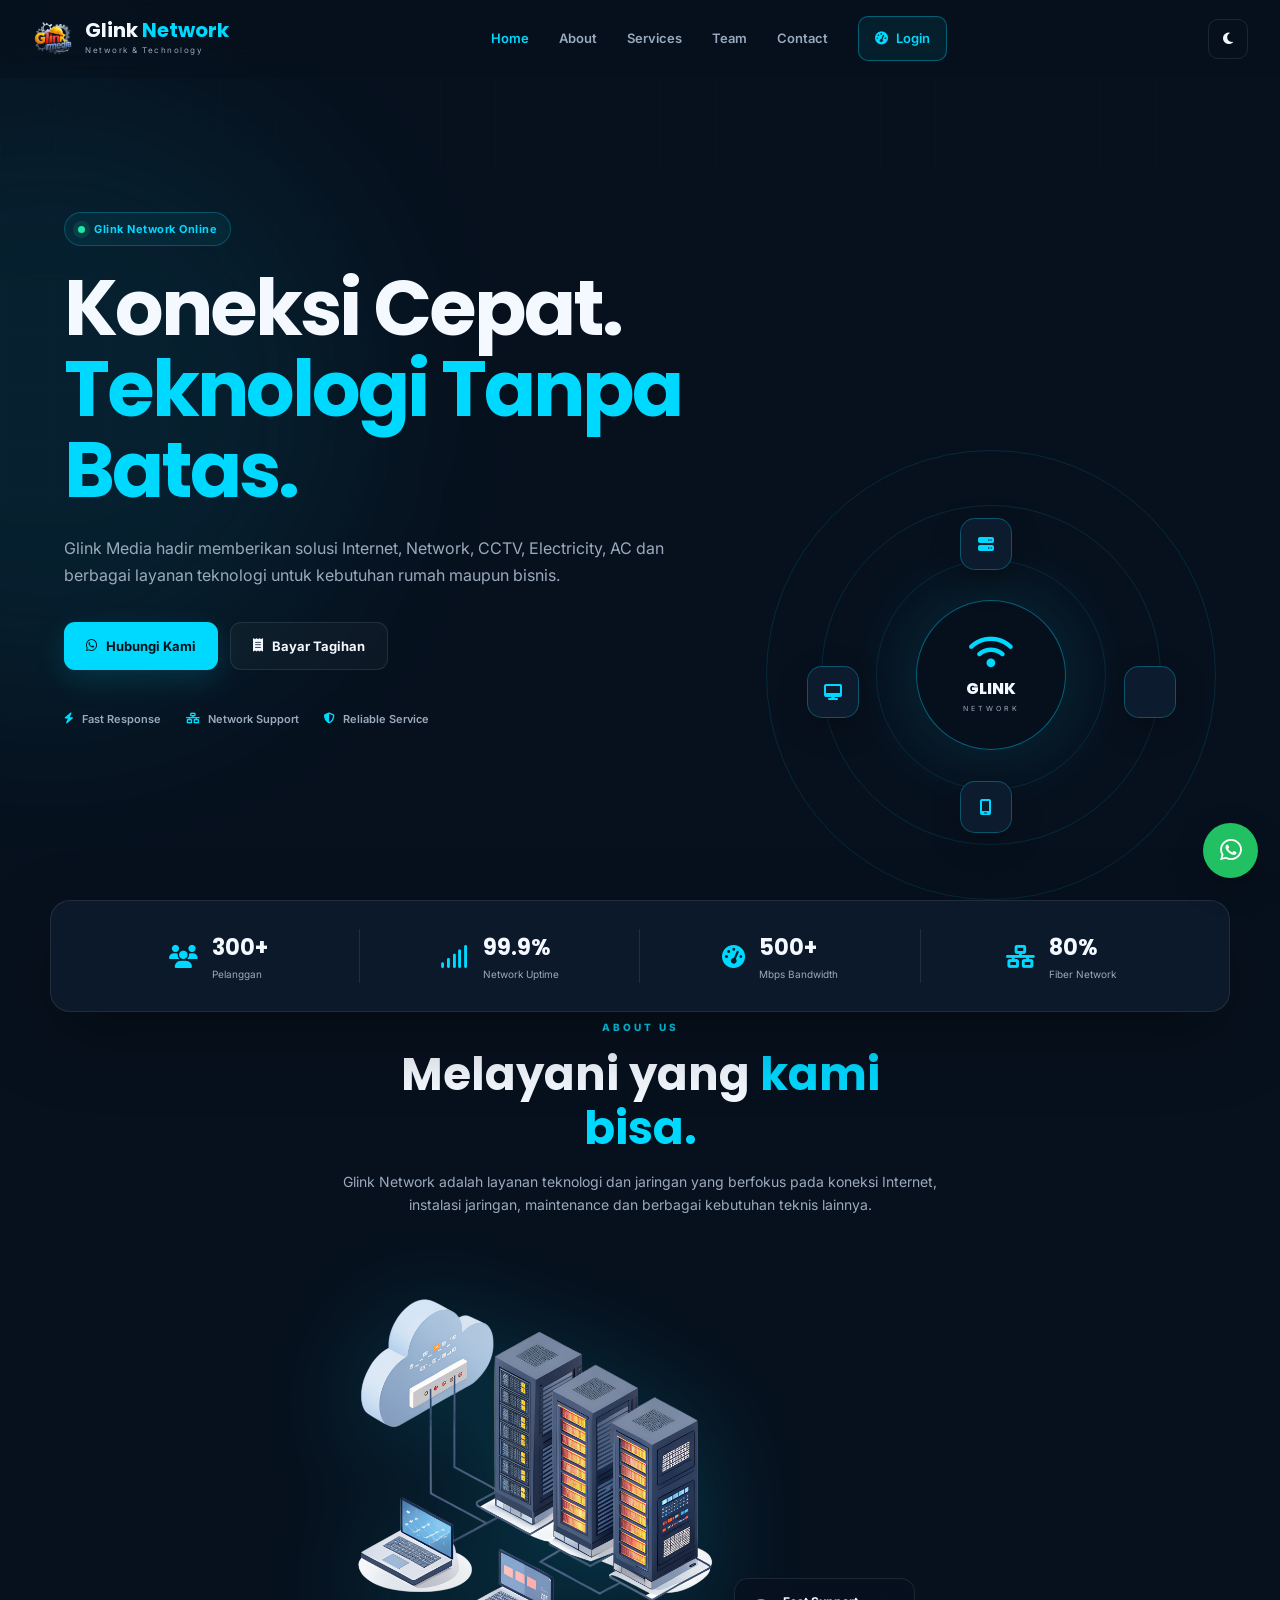
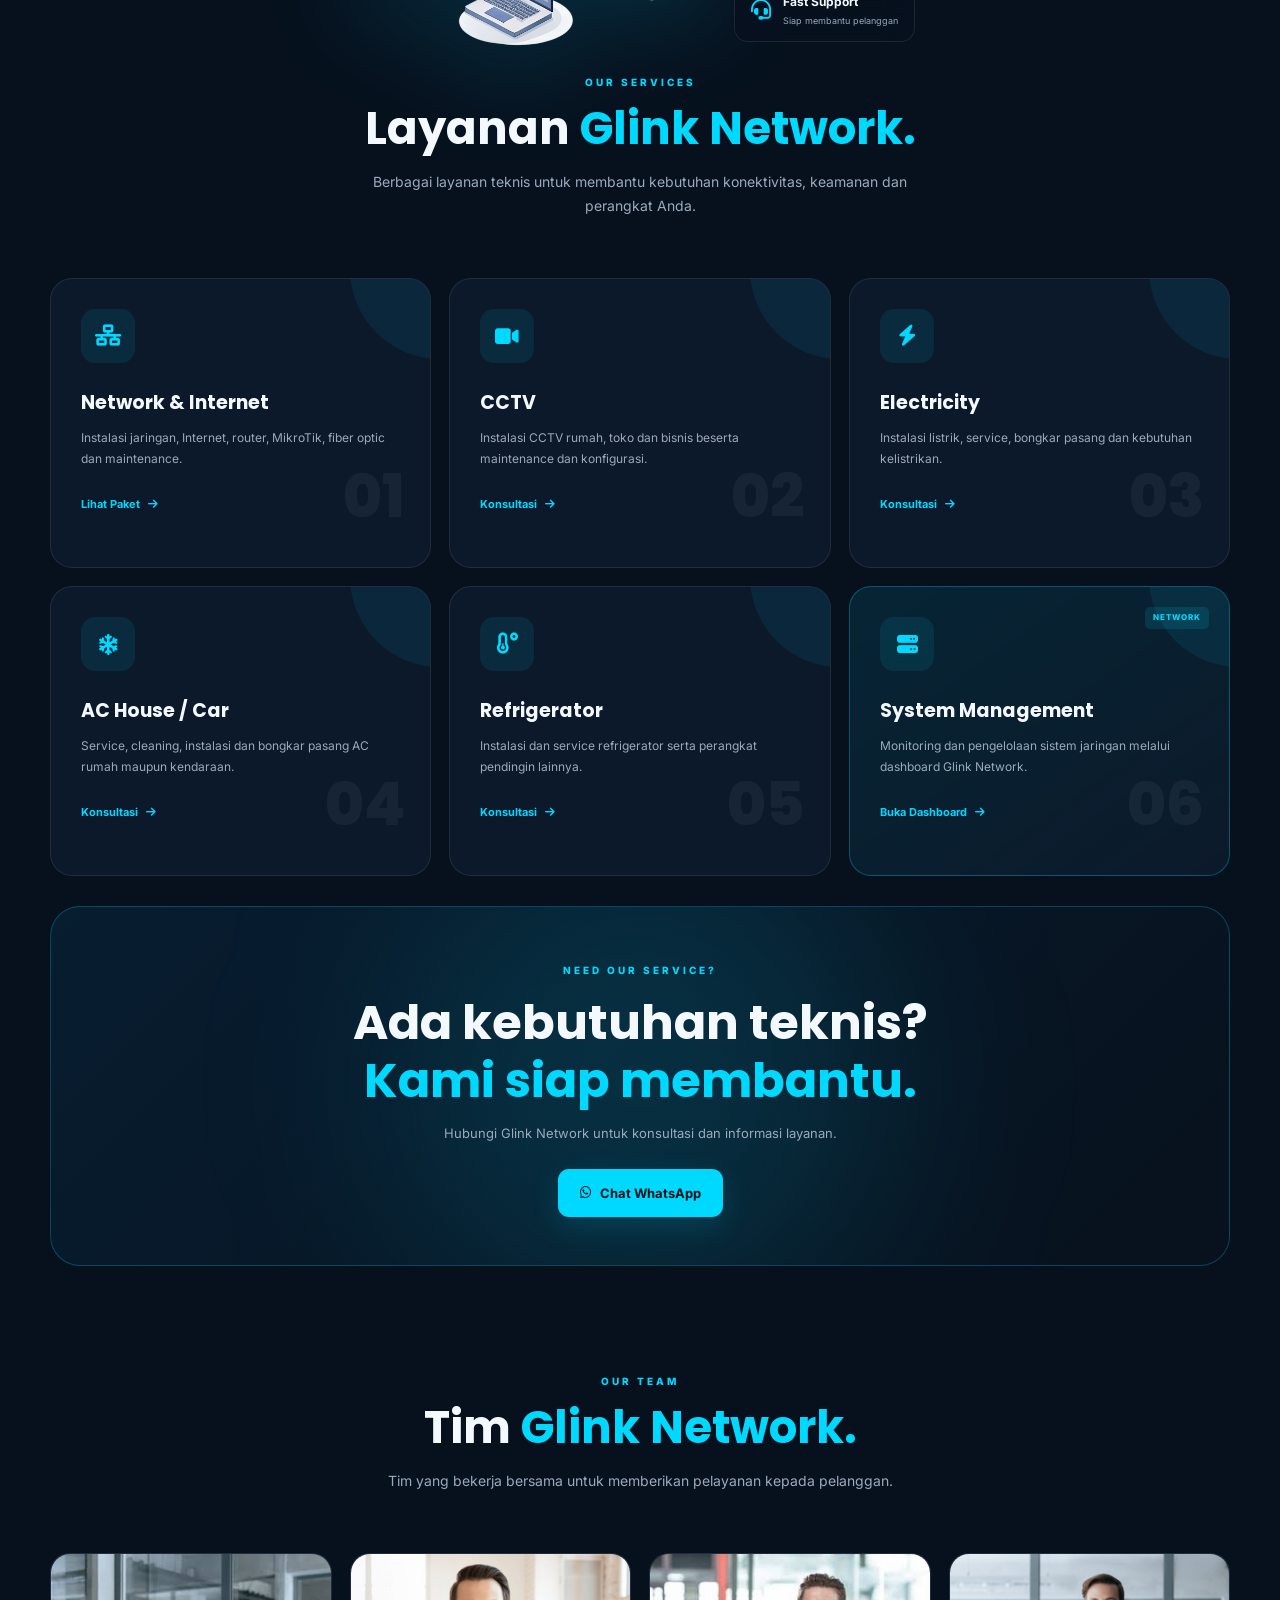
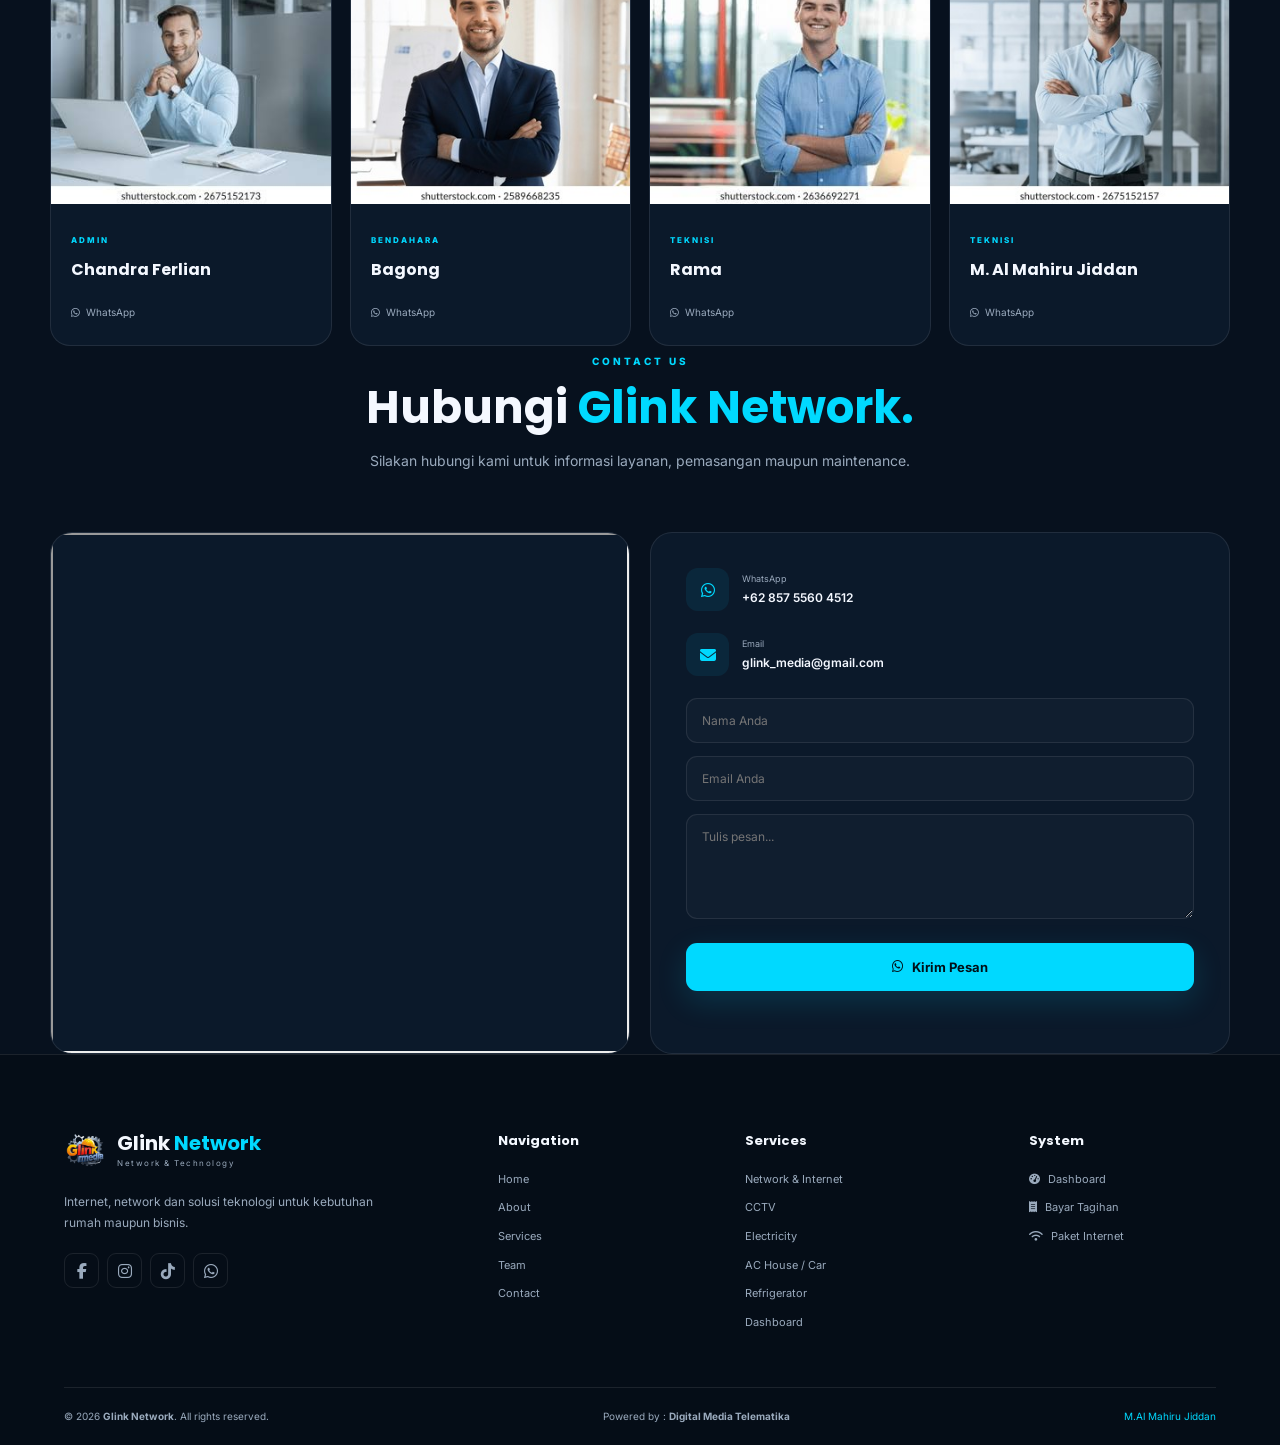
==== index.html @ 23036aac "update index.html" ====
<!doctype html>
<html lang="id">
    <head>
        <meta charset="UTF-8" />
        <meta name="viewport" content="width=device-width, initial-scale=1.0" />
        <meta name="theme-color" content="#07111e" />
        <meta
            name="description"
            content="Glink Media - Internet, Network, CCTV, AC, Electricity dan berbagai layanan teknisi."
        />
        <meta name="author" content="Glink Media" />
        <title>Glink Network | Network Solutions</title>
        <link rel="icon" href="assets/img/favicon.ico" />
        <link rel="stylesheet" href="assets/css/style.css" />
        <!-- Google Font -->
        <link rel="preconnect" href="https://fonts.googleapis.com" />
        <link rel="preconnect" href="https://fonts.gstatic.com" crossorigin />
        <link
            href="https://fonts.googleapis.com/css2?family=Inter:wght@400;500;600;700;800&family=Poppins:wght@500;600;700;800&display=swap"
            rel="stylesheet"
        />
        <!-- Icons -->
        <link
            rel="stylesheet"
            href="https://cdnjs.cloudflare.com/ajax/libs/font-awesome/6.5.2/css/all.min.css"
        />
        <!-- AOS -->
        <link
            rel="stylesheet"
            href="https://unpkg.com/aos@2.3.1/dist/aos.css"
        />
    </head>
    <body>
        <!-- ================= PRELOADER ================= -->
        <div id="preloader">
            <div class="loader">
                <div class="loader-logo">G</div>
                <span>GLINK NETWORK</span>
            </div>
        </div>
        <!-- ================= NAVBAR ================= -->
        <header class="navbar" id="navbar">
            <a href="#home" class="brand">
                <img src="assets/img/favicon.ico" alt="Glink Media" />
                <div>
                    <strong>Glink<span> Network</span></strong>
                    <small>Network & Technology</small>
                </div>
            </a>
            <nav class="nav-menu" id="nav-menu">
                <a href="#home" class="active">Home</a>
                <a href="#about">About</a>
                <a href="#services">Services</a>
                <a href="#team">Team</a>
                <a href="#contact">Contact</a>
                <a href="login.html" class="nav-dashboard">
                    <i class="fa-solid fa-gauge-high"></i>
                    Login
                </a>
            </nav>
            <div class="nav-actions">
                <button
                    class="theme-btn"
                    id="theme-toggle"
                    aria-label="Ganti tema"
                >
                    <i class="fa-solid fa-moon"></i>
                </button>
                <button class="menu-btn" id="menu-toggle" aria-label="Menu">
                    <i class="fa-solid fa-bars"></i>
                </button>
            </div>
        </header>
        <!-- ================= HERO ================= -->
        <section class="hero" id="home">
            <div class="hero-grid"></div>
            <div class="hero-content">
                <div class="hero-badge" data-aos="fade-up">
                    <span class="pulse"></span>
                    Glink Network Online
                </div>
                <h1 data-aos="fade-up" data-aos-delay="100">
                    Koneksi Cepat.
                    <br />
                    <span>Teknologi Tanpa Batas.</span>
                </h1>
                <p data-aos="fade-up" data-aos-delay="200">
                    Glink Media hadir memberikan solusi Internet, Network, CCTV,
                    Electricity, AC dan berbagai layanan teknologi untuk
                    kebutuhan rumah maupun bisnis.
                </p>
                <div
                    class="hero-buttons"
                    data-aos="fade-up"
                    data-aos-delay="300"
                >
                    <a href="#contact" class="btn btn-primary">
                        <i class="fa-brands fa-whatsapp"></i>
                        Hubungi Kami
                    </a>
                    <a href="public/tagihan.html" class="btn btn-outline">
                        <i class="fa-solid fa-receipt"></i>
                        Bayar Tagihan
                    </a>
                </div>
                <div class="hero-info" data-aos="fade-up" data-aos-delay="400">
                    <div>
                        <i class="fa-solid fa-bolt"></i>
                        <span>Fast Response</span>
                    </div>
                    <div>
                        <i class="fa-solid fa-network-wired"></i>
                        <span>Network Support</span>
                    </div>
                    <div>
                        <i class="fa-solid fa-shield-halved"></i>
                        <span>Reliable Service</span>
                    </div>
                </div>
            </div>
            <!-- Network visual -->
            <div class="network-visual" data-aos="zoom-in" data-aos-delay="300">
                <div class="orbit orbit-1"></div>
                <div class="orbit orbit-2"></div>
                <div class="orbit orbit-3"></div>
                <div class="network-core">
                    <div class="core-glow"></div>
                    <i class="fa-solid fa-wifi"></i>
                    <span>GLINK</span>
                    <small>NETWORK</small>
                </div>
                <div class="network-node node-1">
                    <i class="fa-solid fa-server"></i>
                </div>
                <div class="network-node node-2">
                    <i class="fa-solid fa-router"></i>
                </div>
                <div class="network-node node-3">
                    <i class="fa-solid fa-mobile-screen"></i>
                </div>
                <div class="network-node node-4">
                    <i class="fa-solid fa-desktop"></i>
                </div>
            </div>
        </section>
        <!-- ================= STATS ================= -->
        <section class="stats">
            <div class="stats-container">
                <div class="stat">
                    <i class="fa-solid fa-users"></i>
                    <div>
                        <strong>300+</strong>
                        <span>Pelanggan</span>
                    </div>
                </div>
                <div class="stat">
                    <i class="fa-solid fa-signal"></i>
                    <div>
                        <strong>99.9%</strong>
                        <span>Network Uptime</span>
                    </div>
                </div>
                <div class="stat">
                    <i class="fa-solid fa-gauge-high"></i>
                    <div>
                        <strong>500+</strong>
                        <span>Mbps Bandwidth</span>
                    </div>
                </div>
                <div class="stat">
                    <i class="fa-solid fa-network-wired"></i>
                    <div>
                        <strong>80%</strong>
                        <span>Fiber Network</span>
                    </div>
                </div>
            </div>
        </section>
        <!-- ================= ABOUT ================= -->
        <section class="section about" id="about">
            <div class="section-heading" data-aos="fade-up">
                <span>ABOUT US</span>
                <h2>Melayani yang <b>kami bisa.</b></h2>
                <p>
                    Glink Network adalah layanan teknologi dan jaringan yang
                    berfokus pada koneksi Internet, instalasi jaringan,
                    maintenance dan berbagai kebutuhan teknis lainnya.
                </p>
            </div>
            <div class="about-grid">
                <div class="about-image" data-aos="fade-right">
                    <img src="assets/img/logo-home.png" alt="Glink Media" />
                    <div class="experience-card">
                        <i class="fa-solid fa-headset"></i>
                        <div>
                            <strong>Fast Support</strong>
                            <span>Siap membantu pelanggan</span>
                        </div>
                    </div>
                </div>
            </div>
        </section>
        <!-- ================= SERVICES ================= -->
        <section class="section services" id="services">
            <div class="section-heading" data-aos="fade-up">
                <span>OUR SERVICES</span>
                <h2>Layanan <b>Glink Network.</b></h2>
                <p>
                    Berbagai layanan teknis untuk membantu kebutuhan
                    konektivitas, keamanan dan perangkat Anda.
                </p>
            </div>
            <div class="services-grid">
                <article class="service-card" data-aos="fade-up">
                    <div class="service-icon">
                        <i class="fa-solid fa-network-wired"></i>
                    </div>
                    <span class="service-number">01</span>
                    <h3>Network & Internet</h3>
                    <p>
                        Instalasi jaringan, Internet, router, MikroTik, fiber
                        optic dan maintenance.
                    </p>
                    <a href="public/profile-internet.html">
                        Lihat Paket
                        <i class="fa-solid fa-arrow-right"></i>
                    </a>
                </article>
                <article
                    class="service-card"
                    data-aos="fade-up"
                    data-aos-delay="100"
                >
                    <div class="service-icon">
                        <i class="fa-solid fa-video"></i>
                    </div>
                    <span class="service-number">02</span>
                    <h3>CCTV</h3>
                    <p>
                        Instalasi CCTV rumah, toko dan bisnis beserta
                        maintenance dan konfigurasi.
                    </p>
                    <a href="#contact">
                        Konsultasi
                        <i class="fa-solid fa-arrow-right"></i>
                    </a>
                </article>
                <article
                    class="service-card"
                    data-aos="fade-up"
                    data-aos-delay="200"
                >
                    <div class="service-icon">
                        <i class="fa-solid fa-bolt"></i>
                    </div>
                    <span class="service-number">03</span>
                    <h3>Electricity</h3>
                    <p>
                        Instalasi listrik, service, bongkar pasang dan kebutuhan
                        kelistrikan.
                    </p>
                    <a href="#contact">
                        Konsultasi
                        <i class="fa-solid fa-arrow-right"></i>
                    </a>
                </article>
                <article class="service-card" data-aos="fade-up">
                    <div class="service-icon">
                        <i class="fa-solid fa-snowflake"></i>
                    </div>
                    <span class="service-number">04</span>
                    <h3>AC House / Car</h3>
                    <p>
                        Service, cleaning, instalasi dan bongkar pasang AC rumah
                        maupun kendaraan.
                    </p>
                    <a href="#contact">
                        Konsultasi
                        <i class="fa-solid fa-arrow-right"></i>
                    </a>
                </article>
                <article
                    class="service-card"
                    data-aos="fade-up"
                    data-aos-delay="100"
                >
                    <div class="service-icon">
                        <i class="fa-solid fa-temperature-low"></i>
                    </div>
                    <span class="service-number">05</span>
                    <h3>Refrigerator</h3>
                    <p>
                        Instalasi dan service refrigerator serta perangkat
                        pendingin lainnya.
                    </p>
                    <a href="#contact">
                        Konsultasi
                        <i class="fa-solid fa-arrow-right"></i>
                    </a>
                </article>
                <article
                    class="service-card featured"
                    data-aos="fade-up"
                    data-aos-delay="200"
                >
                    <div class="featured-label">NETWORK</div>
                    <div class="service-icon">
                        <i class="fa-solid fa-server"></i>
                    </div>
                    <span class="service-number">06</span>
                    <h3>System Management</h3>
                    <p>
                        Monitoring dan pengelolaan sistem jaringan melalui
                        dashboard Glink Network.
                    </p>
                    <a href="login.html">
                        Buka Dashboard
                        <i class="fa-solid fa-arrow-right"></i>
                    </a>
                </article>
            </div>
        </section>

        <!-- ================= CTA ================= -->
        <section class="cta">
            <div class="cta-bg"></div>
            <div class="cta-content" data-aos="zoom-in">
                <span>NEED OUR SERVICE?</span>
                <h2>
                    Ada kebutuhan teknis?
                    <br />
                    <b>Kami siap membantu.</b>
                </h2>
                <p>
                    Hubungi Glink Network untuk konsultasi dan informasi
                    layanan.
                </p>
                <a
                    href="https://wa.me/6285755604512?text=Halo%20Glink%20Media%2C%20saya%20ingin%20konsultasi."
                    target="_blank"
                    rel="noopener"
                    class="btn btn-primary"
                >
                    <i class="fa-brands fa-whatsapp"></i>
                    Chat WhatsApp
                </a>
            </div>
        </section>
        <!-- ================= TEAM ================= -->
        <section class="section team" id="team">
            <div class="section-heading" data-aos="fade-up">
                <span>OUR TEAM</span>
                <h2>Tim <b>Glink Network.</b></h2>
                <p>
                    Tim yang bekerja bersama untuk memberikan pelayanan kepada
                    pelanggan.
                </p>
            </div>
            <div class="team-grid">
                <div class="team-card" data-aos="fade-up">
                    <div class="team-photo profile-1"></div>
                    <div class="team-info">
                        <span>ADMIN</span>
                        <h3>Chandra Ferlian</h3>
                        <a
                            href="https://wa.me/628122713554"
                            target="_blank"
                            rel="noopener"
                            class="team-wa"
                        >
                            <i class="fa-brands fa-whatsapp"></i>
                            WhatsApp
                        </a>
                    </div>
                </div>
                <div class="team-card" data-aos="fade-up" data-aos-delay="100">
                    <div class="team-photo profile-2"></div>
                    <div class="team-info">
                        <span>BENDAHARA</span>
                        <h3>Bagong</h3>
                        <a
                            href="https://wa.me/6281212857748"
                            target="_blank"
                            rel="noopener"
                            class="team-wa"
                        >
                            <i class="fa-brands fa-whatsapp"></i>
                            WhatsApp
                        </a>
                    </div>
                </div>
                <div class="team-card" data-aos="fade-up" data-aos-delay="200">
                    <div class="team-photo profile-3"></div>
                    <div class="team-info">
                        <span>TEKNISI</span>
                        <h3>Rama</h3>
                        <a
                            href="https://wa.me/6285755604512"
                            target="_blank"
                            rel="noopener"
                            class="team-wa"
                        >
                            <i class="fa-brands fa-whatsapp"></i>
                            WhatsApp
                        </a>
                    </div>
                </div>
                <div class="team-card" data-aos="fade-up" data-aos-delay="300">
                    <div class="team-photo profile-4"></div>
                    <div class="team-info">
                        <span>TEKNISI</span>
                        <h3>M. Al Mahiru Jiddan</h3>
                        <a
                            href="https://wa.me/6285755604512"
                            target="_blank"
                            rel="noopener"
                            class="team-wa"
                        >
                            <i class="fa-brands fa-whatsapp"></i>
                            WhatsApp
                        </a>
                    </div>
                </div>
            </div>
        </section>
        <!-- ================= CONTACT ================= -->
        <section class="section contact" id="contact">
            <div class="section-heading" data-aos="fade-up">
                <span>CONTACT US</span>
                <h2>Hubungi <b>Glink Network.</b></h2>
                <p>
                    Silakan hubungi kami untuk informasi layanan, pemasangan
                    maupun maintenance.
                </p>
            </div>
            <div class="contact-grid">
                <div class="map-card" data-aos="fade-right">
                    <iframe
                        src="https://www.google.com/maps/embed?pb=!1m14!1m8!1m3!1d7915.213546893582!2d112.2292069!3d-7.285502!3m2!1i1024!2i768!4f13.1!3m3!1m2!1s0x2e78210016872e1b%3A0x96eec9507f21cb72!2sGLINK.net!5e0!3m2!1sid!2sid!4v1780911820251!5m2!1sid!2sid"
                        loading="lazy"
                        allowfullscreen
                        referrerpolicy="no-referrer-when-downgrade"
                    >
                    </iframe>
                </div>
                <div class="contact-card" data-aos="fade-left">
                    <div class="contact-item">
                        <div class="contact-icon">
                            <i class="fa-brands fa-whatsapp"></i>
                        </div>
                        <div>
                            <span>WhatsApp</span>
                            <a href="https://wa.me/6285755604512">
                                +62 857 5560 4512
                            </a>
                        </div>
                    </div>
                    <div class="contact-item">
                        <div class="contact-icon">
                            <i class="fa-solid fa-envelope"></i>
                        </div>
                        <div>
                            <span>Email</span>
                            <a href="mailto:glink_media@gmail.com">
                                glink_media@gmail.com
                            </a>
                        </div>
                    </div>
                    <form id="contact-form">
                        <div class="input-group">
                            <input
                                type="text"
                                id="name-contact"
                                placeholder="Nama Anda"
                                required
                            />
                        </div>
                        <div class="input-group">
                            <input
                                type="email"
                                id="email-contact"
                                placeholder="Email Anda"
                                required
                            />
                        </div>
                        <div class="input-group">
                            <textarea
                                id="message-contact"
                                rows="5"
                                placeholder="Tulis pesan..."
                                required
                            ></textarea>
                        </div>
                        <button type="submit" class="btn btn-primary full">
                            <i class="fa-brands fa-whatsapp"></i>
                            Kirim Pesan
                        </button>
                    </form>
                </div>
            </div>
        </section>
        <!-- ================= FOOTER ================= -->
        <footer>
            <div class="footer-main">
                <div class="footer-brand">
                    <a href="#home" class="brand">
                        <img src="assets/img/favicon.ico" alt="Glink Media" />
                        <div>
                            <strong>Glink<span> Network</span></strong>
                            <small>Network & Technology</small>
                        </div>
                    </a>
                    <p>
                        Internet, network dan solusi teknologi untuk kebutuhan
                        rumah maupun bisnis.
                    </p>
                    <div class="socials">
                        <a href="#" aria-label="Facebook">
                            <i class="fa-brands fa-facebook-f"></i>
                        </a>
                        <a href="#" aria-label="Instagram">
                            <i class="fa-brands fa-instagram"></i>
                        </a>
                        <a href="#" aria-label="TikTok">
                            <i class="fa-brands fa-tiktok"></i>
                        </a>
                        <a
                            href="https://wa.me/6285755604512"
                            aria-label="WhatsApp"
                        >
                            <i class="fa-brands fa-whatsapp"></i>
                        </a>
                    </div>
                </div>

                <div class="footer-links">
                    <h3>Navigation</h3>
                    <a href="#home">Home</a>
                    <a href="#about">About</a>
                    <a href="#services">Services</a>
                    <a href="#team">Team</a>
                    <a href="#contact">Contact</a>
                </div>
                <div class="footer-links">
                    <h3>Services</h3>
                    <a href="#services">Network & Internet</a>
                    <a href="#services">CCTV</a>
                    <a href="#services">Electricity</a>
                    <a href="#services">AC House / Car</a>
                    <a href="#services">Refrigerator</a>
                    <a href="login.html">Dashboard</a>
                </div>
                <div class="footer-links">
                    <h3>System</h3>
                    <a href="dashboard.html">
                        <i class="fa-solid fa-gauge-high"></i>
                        Dashboard
                    </a>
                    <a href="public/tagihan.html">
                        <i class="fa-solid fa-receipt"></i>
                        Bayar Tagihan
                    </a>
                    <a href="public/profile-internet.html">
                        <i class="fa-solid fa-wifi"></i>
                        Paket Internet
                    </a>
                </div>
            </div>
            <div class="footer-bottom">
                <p>
                    © 2026 <strong>Glink Network</strong>. All rights reserved.
                </p>
                <p>Powered by : <strong>Digital Media Telematika</strong></p>
                <a href="https://linktr.ee/almahirujiddan">
                    M.Al Mahiru Jiddan
                </a>
            </div>
        </footer>
        <!-- ================= FLOATING BUTTONS ================= -->
        <a
            href="https://wa.me/6285755604512?text=Halo%20Glink%20Media"
            target="_blank"
            rel="noopener"
            class="floating-wa"
            aria-label="WhatsApp"
        >
            <i class="fa-brands fa-whatsapp"></i>
        </a>
        <a
            href="#home"
            class="back-top"
            id="back-top"
            aria-label="Kembali ke atas"
        >
            <i class="fa-solid fa-arrow-up"></i>
        </a>
        <!-- ================= SCRIPTS ================= -->
        <script src="https://unpkg.com/aos@2.3.1/dist/aos.js"></script>
        <script src="assets/js/script.js"></script>
    </body>
</html>
---- assets/css/style.css ----
/* =====================================================
   GLINK MEDIA V2
   Modern ISP / Network Website
===================================================== */

:root {
    --bg: #07111e;
    --bg-soft: #0b1726;
    --card: rgba(14, 29, 47, 0.75);
    --card-solid: #0e1d2f;
    --text: #f4f8ff;
    --text-soft: #9aaabd;
    --primary: #00d9ff;
    --primary-dark: #00a9d1;
    --border: rgba(255, 255, 255, 0.09);
    --shadow: 0 25px 70px rgba(0, 0, 0, 0.35);
    --radius: 22px;
    --container: 1180px;
}

/* ================= RESET ================= */

* {
    margin: 0;
    padding: 0;
    box-sizing: border-box;
}

html {
    scroll-behavior: smooth;
    overflow-x: hidden;
    scroll-padding-top: 90px;
}

body {
    font-family: "Inter", sans-serif;
    background: var(--bg);
    overflow-x: hidden;
    color: var(--text);
    line-height: 1.7;
}

body.light {
    --bg: #f4f8fc;
    --bg-soft: #ffffff;
    --card: rgba(255, 255, 255, 0.9);
    --card-solid: #ffffff;
    --text: #07111e;
    --text-soft: #596779;
    --border: rgba(7, 17, 30, 0.1);
    --shadow: 0 25px 60px rgba(7, 17, 30, 0.1);
}
a {
    color: inherit;
    text-decoration: none;
}
button,
input,
textarea {
    font-family: inherit;
}

img {
    max-width: 100%;
    display: block;
}

/* ================= PRELOADER ================= */

#preloader {
    position: fixed;
    inset: 0;
    z-index: 9999;
    background: #07111e;
    display: grid;
    place-items: center;
    transition: 2s ease;
}

#preloader.hide {
    opacity: 0;
    visibility: hidden;
}

.loader {
    text-align: center;
}

.loader-logo {
    width: 65px;
    height: 65px;
    margin: auto auto 15px;
    display: grid;
    place-items: center;
    border-radius: 20px;
    background: linear-gradient(135deg, var(--primary), #006eff);
    color: white;
    font-family: "Poppins";
    font-size: 30px;
    font-weight: 800;
    animation: loaderPulse 1.2s infinite;
}

.loader span {
    color: white;
    font-size: 12px;
    letter-spacing: 4px;
    font-weight: 700;
}

@keyframes loaderPulse {
    50% {
        transform: scale(1.08);
    }
}

/* ================= NAVBAR ================= */

.navbar {
    position: fixed;
    z-index: 1000;
    top: 0;
    left: 0;
    width: 100%;
    height: 78px;
    padding: 0;
    display: flex;
    align-items: center;
    padding: 0 2rem;
    justify-content: space-between;
    background: rgba(7, 17, 30, 0.65);
    backdrop-filter: blur(18px);
    -webkit-backdrop-filter: blur(18px);
    border-bottom: 1px solid transparent;
    transition: 0.3s;
}

.navbar.scrolled {
    border-color: var(--border);
    box-shadow: 0 10px 40px rgba(0, 0, 0, 0.15);
}

.brand {
    display: flex;
    align-items: center;
    gap: 11px;
}

.brand img {
    width: 42px;
    height: 42px;
    border-radius: 11px;
}

.brand strong {
    display: block;
    font-family: "Poppins";
    font-size: 20px;
    line-height: 1;
}

.brand strong span {
    color: var(--primary);
}

.brand small {
    display: block;
    color: var(--text-soft);
    font-size: 8px;
    letter-spacing: 1.5px;
    margin-top: 4px;
}

.nav-menu {
    display: flex;
    align-items: center;
    gap: 30px;
}

.nav-menu > a {
    color: var(--text-soft);
    font-size: 13px;
    font-weight: 600;
    transition: 0.3s;
}

.nav-menu > a:hover,
.nav-menu > a.active {
    color: var(--primary);
}

.nav-dashboard {
    padding: 10px 16px;
    border: 1px solid rgba(0, 217, 255, 0.35);
    border-radius: 10px;
    color: var(--primary) !important;
    background: rgba(0, 217, 255, 0.07);
}

.nav-dashboard i {
    margin-right: 5px;
}

.nav-actions {
    display: flex;
    align-items: center;
    gap: 10px;
}

.theme-btn,
.menu-btn {
    width: 40px;
    height: 40px;
    display: grid;
    place-items: center;
    border: 1px solid var(--border);
    border-radius: 10px;
    background: transparent;
    color: var(--text);
    cursor: pointer;
    transition: 0.3s;
}

.theme-btn:hover,
.menu-btn:hover {
    color: var(--primary);
    border-color: var(--primary);
}

.menu-btn {
    display: none;
}

/* ================= HERO ================= */

/* 3. Perkuat containment .hero agar elemen dekoratif tidak pernah bisa lolos */
.hero {
    min-height: 100vh;
    position: relative;
    overflow: hidden;
    max-width: 100vw;
    display: flex;
    align-items: center;
    padding: 130px max(5%, calc((100% - var(--container)) / 2)) 90px;
}

.hero-grid {
    position: absolute;
    inset: 0;
    opacity: 0.3;
    background-image:
        linear-gradient(rgba(255, 255, 255, 0.03) 1px, transparent 1px),
        linear-gradient(90deg, rgba(255, 255, 255, 0.03) 1px, transparent 1px);
    background-size: 55px 55px;
    mask-image: linear-gradient(to bottom, black, transparent);
}
.hero::before {
    content: "";
    position: absolute;
    width: 600px;
    height: 600px;
    left: -250px;
    top: 100px;
    border-radius: 50%;
    background: rgba(0, 217, 255, 0.08);
    filter: blur(90px);
}
.hero-content {
    position: relative;
    z-index: 2;
    width: 58%;
}
.hero-badge {
    display: inline-flex;
    align-items: center;
    gap: 9px;
    padding: 7px 13px;
    margin-bottom: 22px;
    border: 1px solid rgba(0, 217, 255, 0.25);
    border-radius: 30px;
    color: var(--primary);
    background: rgba(0, 217, 255, 0.06);
    font-size: 11px;
    font-weight: 700;
    letter-spacing: 0.5px;
}
.pulse {
    width: 7px;
    height: 7px;
    border-radius: 50%;
    background: #21e6a8;
    box-shadow: 0 0 0 5px rgba(33, 230, 168, 0.12);
}

.hero h1 {
    max-width: 760px;
    font-family: "Poppins";
    font-size: clamp(45px, 6vw, 78px);
    line-height: 1.05;
    letter-spacing: -3px;
    margin-bottom: 25px;
}

.hero h1 span {
    color: var(--primary);
}

.hero-content > p {
    max-width: 610px;
    color: var(--text-soft);
    font-size: 16px;
}

.hero-buttons {
    display: flex;
    gap: 12px;
    margin-top: 32px;
}

.btn {
    display: inline-flex;
    align-items: center;
    justify-content: center;
    gap: 9px;
    min-height: 48px;
    padding: 0 22px;
    border-radius: 11px;
    font-size: 13px;
    font-weight: 700;
    transition: 0.3s;
}

.btn-primary {
    color: #001018;
    background: var(--primary);
    box-shadow: 0 10px 30px rgba(0, 217, 255, 0.15);
}

.btn-primary:hover {
    transform: translateY(-3px);
    box-shadow: 0 15px 40px rgba(0, 217, 255, 0.3);
}

.btn-outline {
    border: 1px solid var(--border);
    color: var(--text);
    background: rgba(255, 255, 255, 0.03);
}

.btn-outline:hover {
    border-color: var(--primary);
    color: var(--primary);
}

.hero-info {
    display: flex;
    flex-wrap: wrap;
    gap: 25px;
    margin-top: 40px;
}

.hero-info div {
    display: flex;
    align-items: center;
    gap: 8px;
    color: var(--text-soft);
    font-size: 11px;
    font-weight: 600;
}

.hero-info i {
    color: var(--primary);
}

/* ================= NETWORK VISUAL ================= */

.network-visual {
    position: absolute;
    right: 5%;
    top: 50%;
    width: 450px;
    height: 450px;
    transform: translateY(-50%);
}

.orbit {
    position: absolute;
    inset: 0;
    border: 1px solid rgba(0, 217, 255, 0.12);
    border-radius: 50%;
    animation: rotate 20s linear infinite;
}

.orbit-2 {
    inset: 55px;
    animation-duration: 14s;
    animation-direction: reverse;
}

.orbit-3 {
    inset: 110px;
    animation-duration: 9s;
}

@keyframes rotate {
    to {
        transform: rotate(360deg);
    }
}

.network-core {
    position: absolute;
    width: 150px;
    height: 150px;
    top: 50%;
    left: 50%;
    transform: translate(-50%, -50%);
    display: flex;
    flex-direction: column;
    align-items: center;
    justify-content: center;
    border: 1px solid rgba(0, 217, 255, 0.4);
    border-radius: 50%;
    background: rgba(7, 17, 30, 0.85);
    box-shadow: 0 0 80px rgba(0, 217, 255, 0.15);
}

.network-core i {
    color: var(--primary);
    font-size: 35px;
}

.network-core span {
    margin-top: 5px;
    font-family: "Poppins";
    font-size: 16px;
    font-weight: 800;
}

.network-core small {
    color: var(--text-soft);
    font-size: 7px;
    letter-spacing: 3px;
}

.network-node {
    position: absolute;
    width: 52px;
    height: 52px;
    display: grid;
    place-items: center;
    border: 1px solid rgba(0, 217, 255, 0.3);
    border-radius: 15px;
    color: var(--primary);
    background: #0c1b2d;
    box-shadow: 0 10px 30px rgba(0, 0, 0, 0.3);
    animation: float 4s ease-in-out infinite;
}

.node-1 {
    top: 15%;
    left: 43%;
}

.node-2 {
    right: 9%;
    top: 48%;
    animation-delay: 1s;
}

.node-3 {
    bottom: 15%;
    left: 43%;
    animation-delay: 2s;
}

.node-4 {
    left: 9%;
    top: 48%;
    animation-delay: 3s;
}

@keyframes float {
    50% {
        transform: translateY(-10px);
    }
}

/* ================= STATS ================= */

.stats {
    position: relative;
    z-index: 5;
    padding: 0%;
}

.stats-container {
    max-width: var(--container);
    margin: auto;
    display: grid;
    grid-template-columns: repeat(4, 1fr);
    padding: 28px;
    width: 100%;
    border: 1px solid var(--border);
    border-radius: 20px;
    background: var(--card);
    backdrop-filter: blur(20px);
    box-shadow: var(--shadow);
}

.stat {
    display: flex;
    align-items: center;
    justify-content: center;
    gap: 14px;
    border-right: 1px solid var(--border);
}

.stat:last-child {
    border: none;
}

.stat > i {
    color: var(--primary);
    font-size: 23px;
}

.stat strong {
    display: block;

    font-family: "Poppins";
    font-size: 22px;
}

.stat span {
    display: block;
    color: var(--text-soft);
    font-size: 10px;
}

/* ================= SECTION ================= */
.section {
    max-width: var(--container);
    margin: auto;
}
.section-heading {
    max-width: 600px;
    margin: 0 auto 60px;
    text-align: center;
}
.section-heading > span {
    color: var(--primary);
    font-size: 10px;
    font-weight: 800;
    letter-spacing: 3px;
}
.section-heading h2 {
    margin: 8px 0 14px;
    font-family: "Poppins";
    font-size: clamp(30px, 4vw, 45px);
    line-height: 1.2;
}
.section-heading h2 b {
    color: var(--primary);
}
.section-heading p {
    color: var(--text-soft);
    font-size: 14px;
}
/* ================= ABOUT ================= */

.about-grid {
    display: grid;
    grid-template-columns: 1fr; /* dari 1fr 1fr jadi 1 kolom saja */
    justify-items: center; /* posisikan konten di tengah */
}

.about-image {
    max-width: 600px; /* biar gambar tidak melebar penuh, atur sesuai selera */
    width: 100%;
}

.about-image img {
    width: 65%;
    filter: drop-shadow(0 20px 50px rgba(0, 217, 255, 0.2));
}

.experience-card {
    position: absolute;
    right: 25px;
    bottom: 25px;
    display: flex;
    align-items: center;
    gap: 12px;
    padding: 13px 16px;
    border: 1px solid var(--border);
    border-radius: 14px;
    background: rgba(7, 17, 30, 0.8);
    backdrop-filter: blur(15px);
}

.experience-card i {
    color: var(--primary);
    font-size: 20px;
}

.experience-card strong {
    display: block;
    font-size: 12px;
}

.experience-card span {
    display: block;
    color: var(--text-soft);
    font-size: 9px;
}

.about-content h3 {
    margin-bottom: 18px;
    font-family: "Poppins";
    font-size: 30px;
    line-height: 1.3;
}

.about-content h3 span {
    color: var(--primary);
}

.about-content > p {
    color: var(--text-soft);
    font-size: 14px;
    margin-bottom: 25px;
}

.check-list {
    display: grid;
    gap: 13px;
}

.check-list div {
    display: flex;
    align-items: center;
    gap: 10px;
    font-size: 13px;
}

.check-list i {
    color: var(--primary);
}

.text-link {
    display: inline-flex;
    align-items: center;
    gap: 10px;
    margin-top: 30px;
    color: var(--primary);
    font-size: 12px;
    font-weight: 700;
}

/* ================= SERVICES ================= */

.services {
    max-width: none;
    padding-left: max(25px, calc((100% - var(--container)) / 2));
    padding-right: max(25px, calc((100% - var(--container)) / 2));
}

.services-grid {
    display: grid;
    grid-template-columns: repeat(3, 1fr);
    gap: 18px;
}

.service-card {
    position: relative;
    min-height: 290px;
    padding: 30px;
    border: 1px solid var(--border);
    border-radius: var(--radius);
    background: var(--card);
    overflow: hidden;
    transition: 0.35s;
}

.service-card::before {
    content: "";
    position: absolute;
    width: 180px;
    height: 180px;
    top: -100px;
    right: -100px;
    border-radius: 50%;
    background: rgba(0, 217, 255, 0.08);
}

.service-card:hover {
    transform: translateY(-7px);
    border-color: rgba(0, 217, 255, 0.35);
    box-shadow: var(--shadow);
}

.service-card.featured {
    border-color: rgba(0, 217, 255, 0.3);
    background: linear-gradient(145deg, rgba(0, 217, 255, 0.1), var(--card));
}

.featured-label {
    position: absolute;
    top: 20px;
    right: 20px;
    padding: 4px 8px;
    border-radius: 5px;
    background: rgba(0, 217, 255, 0.12);
    color: var(--primary);
    font-size: 8px;
    font-weight: 800;
    letter-spacing: 1px;
}

.service-icon {
    width: 54px;
    height: 54px;
    display: grid;
    place-items: center;
    border-radius: 14px;
    color: var(--primary);
    background: rgba(0, 217, 255, 0.09);
    font-size: 21px;
}

.service-number {
    position: absolute;
    right: 25px;
    bottom: 20px;
    color: rgba(255, 255, 255, 0.05);
    font-family: "Poppins";
    font-size: 60px;
    font-weight: 800;
}

.service-card h3 {
    position: relative;
    margin-top: 24px;
    font-family: "Poppins";
    font-size: 19px;
}

.service-card p {
    position: relative;
    margin: 9px 0 20px;
    color: var(--text-soft);
    font-size: 12px;
}

.service-card a {
    position: relative;
    display: inline-flex;
    align-items: center;
    gap: 8px;
    color: var(--primary);
    font-size: 11px;
    font-weight: 700;
}

/* ================= CTA ================= */

.cta {
    position: relative;
    margin: 30px 5% 100px;
    max-width: 1180px;
    margin-left: auto;
    margin-right: auto;
    min-height: 360px;
    display: grid;
    place-items: center;
    padding: 40px;
    border: 1px solid rgba(0, 217, 255, 0.25);
    border-radius: 30px;
    overflow: hidden;
    background: linear-gradient(135deg, #071d30, #08111d);
}

.cta-bg {
    position: absolute;
    width: 500px;
    height: 500px;
    border-radius: 50%;
    background: rgba(0, 217, 255, 0.12);
    filter: blur(100px);
}

.cta-content {
    position: relative;
    text-align: center;
}

.cta-content > span {
    color: var(--primary);
    font-size: 10px;
    font-weight: 800;
    letter-spacing: 3px;
}

.cta h2 {
    margin: 12px 0;
    font-family: "Poppins";
    font-size: clamp(30px, 5vw, 48px);
    line-height: 1.2;
}

.cta h2 b {
    color: var(--primary);
}

.cta p {
    color: var(--text-soft);
    margin-bottom: 25px;
    font-size: 13px;
}

/* ================= TEAM ================= */

.team-grid {
    display: grid;
    grid-template-columns: repeat(4, 1fr);
    gap: 18px;
}

.team-card {
    overflow: hidden;
    border: 1px solid var(--border);
    border-radius: 20px;
    background: var(--card);
    transition: 0.3s;
}

.team-card:hover {
    transform: translateY(-6px);
    border-color: rgba(0, 217, 255, 0.3);
}

.team-photo {
    width: 100%;
    height: 250px;
    background-color: #0c1b2d;
    background-position: center;
    background-size: cover;
    background-repeat: no-repeat;
}

.profile-1 {
    background-image: url("../img/profile_team_1.jpeg");
}

.profile-2 {
    background-image: url("../img/profile_team_2.jpeg");
}

.profile-3 {
    background-image: url("../img/profile_team_3.jpeg");
}

.profile-4 {
    background-image: url("../img/profile_team_4.jpeg");
}

.team-info {
    padding: 20px;
}

.team-info > span {
    color: var(--primary);
    font-size: 8px;
    font-weight: 800;
    letter-spacing: 2px;
}

.team-info h3 {
    margin: 5px 0 14px;
    font-family: "Poppins";
    font-size: 16px;
}

.team-wa {
    display: inline-flex;
    align-items: center;
    gap: 6px;
    color: var(--text-soft);
    font-size: 10px;
}

.team-wa:hover {
    color: var(--primary);
}

/* ================= CONTACT ================= */

.contact-grid {
    display: grid;
    grid-template-columns: 1fr 1fr;
    gap: 20px;
}

.map-card,
.contact-card {
    border: 1px solid var(--border);
    border-radius: 22px;
    background: var(--card);
    overflow: hidden;
}

.map-card iframe {
    width: 100%;
    height: 100%;
    min-height: 520px;
    display: block;
}

.contact-card {
    padding: 35px;
}

.contact-item {
    display: flex;
    align-items: center;
    gap: 13px;
    margin-bottom: 22px;
}

.contact-icon {
    width: 43px;
    height: 43px;
    display: grid;
    place-items: center;
    border-radius: 12px;
    color: var(--primary);
    background: rgba(0, 217, 255, 0.08);
}

.contact-item span {
    display: block;
    color: var(--text-soft);
    font-size: 9px;
}

.contact-item a {
    display: block;
    margin-top: 2px;
    font-size: 12px;
    font-weight: 600;
}

.input-group {
    margin-top: 13px;
}

.input-group input,
.input-group textarea {
    width: 100%;
    padding: 14px 15px;
    border: 1px solid var(--border);
    border-radius: 11px;
    outline: none;
    resize: vertical;
    background: rgba(255, 255, 255, 0.025);
    color: var(--text);
    font-size: 12px;
    transition: 0.3s;
}

.input-group input:focus,
.input-group textarea:focus {
    border-color: var(--primary);
}

.full {
    width: 100%;
    border: none;
    margin-top: 15px;
    cursor: pointer;
}

/* ================= FOOTER ================= */

footer {
    border-top: 1px solid var(--border);
    background: #050d17;
    padding: 75px 5% 20px;
}

.footer-main {
    max-width: var(--container);
    margin: auto;
    display: grid;
    grid-template-columns: 2fr 1fr 1.2fr 1fr;
    gap: 60px;
}

.footer-brand p {
    max-width: 330px;
    margin: 20px 0;
    color: var(--text-soft);
    font-size: 12px;
}

.socials {
    display: flex;
    gap: 8px;
}

.socials a {
    width: 35px;
    height: 35px;
    display: grid;
    place-items: center;
    border: 1px solid var(--border);
    border-radius: 9px;
    color: var(--text-soft);
    transition: 0.3s;
}

.socials a:hover {
    color: var(--primary);
    border-color: var(--primary);
}

.footer-links {
    display: flex;
    flex-direction: column;
    gap: 10px;
}

.footer-links h3 {
    margin-bottom: 7px;
    font-family: "Poppins";
    font-size: 13px;
}

.footer-links a {
    color: var(--text-soft);
    font-size: 11px;
    transition: 0.3s;
}

.footer-links a:hover {
    color: var(--primary);
    transform: translateX(3px);
}

.footer-links i {
    margin-right: 5px;
}

.footer-bottom {
    max-width: var(--container);
    margin: 55px auto 0;
    padding-top: 20px;
    border-top: 1px solid var(--border);
    display: flex;
    justify-content: space-between;
    color: var(--text-soft);
    font-size: 10px;
}

.footer-bottom a {
    color: var(--primary);
}

/* ================= FLOATING ================= */

.floating-wa {
    position: fixed;
    right: 22px;
    bottom: 22px;
    z-index: 900;
    width: 55px;
    height: 55px;
    display: grid;
    place-items: center;
    border-radius: 50%;
    background: #20c063;
    color: white;
    font-size: 25px;
    box-shadow: 0 10px 30px rgba(0, 0, 0, 0.3);
    transition: 0.3s;
}

.floating-wa:hover {
    transform: scale(1.08);
}

.back-top {
    position: fixed;
    right: 25px;
    bottom: 90px;
    z-index: 900;
    width: 38px;
    height: 38px;
    display: grid;
    place-items: center;
    border: 1px solid var(--border);
    border-radius: 10px;
    background: var(--card-solid);
    color: var(--text);
    opacity: 0;
    visibility: hidden;
    transition: 0.3s;
}

.back-top.show {
    opacity: 1;
    visibility: visible;
}

/* ================= RESPONSIVE ================= */

@media (max-width: 1000px) {
    .nav-menu {
        position: fixed;
        top: 78px;
        right: -100%;
        width: 280px;
        height: calc(100vh - 78px);
        padding: 30px;
        flex-direction: column;
        align-items: flex-start;
        background: #081522;
        border-left: 1px solid var(--border);
        transition: 0.3s;
    }

    .nav-menu.open {
        right: 0;
    }

    .menu-btn {
        display: grid;
    }

    .hero {
        min-height: auto;
        padding-top: 150px;
        padding-bottom: 80px;
    }

    .hero-content {
        width: 100%;
    }

    .network-visual {
        opacity: 0.18;
        right: -130px;
    }

    .stats-container {
        grid-template-columns: repeat(2, 1fr);
    }

    .stat:nth-child(2) {
        border-right: none;
    }

    .stat {
        padding: 15px;
    }

    .services-grid {
        grid-template-columns: repeat(2, 1fr);
    }

    .team-grid {
        grid-template-columns: repeat(2, 1fr);
    }

    .footer-main {
        grid-template-columns: 1fr 1fr;
    }
}

@media (max-width: 700px) {
    .navbar {
        height: 70px;
    }

    .brand img {
        width: 36px;
        height: 36px;
    }

    .brand strong {
        font-size: 17px;
    }

    .brand small {
        font-size: 7px;
    }

    .hero {
        padding: 130px 20px 70px;
    }

    .hero h1 {
        font-size: 43px;

        letter-spacing: -2px;
    }

    .hero-content > p {
        font-size: 13px;
    }

    .hero-buttons {
        flex-direction: column;
    }

    .hero-buttons .btn {
        width: 100%;
    }

    .hero-info {
        gap: 12px;
        flex-direction: column;
    }

    /* 4. Kunci ekstra khusus mobile agar network-visual tidak pernah memicu lebar berlebih */
    .network-visual {
        width: 350px;
        height: 350px;
        right: -160px;
        top: 42%;
        max-width: 100vw;
    }
    .stats-container {
        grid-template-columns: 1fr;

        padding: 15px;
    }

    .stat {
        justify-content: flex-start;

        border-right: none;

        border-bottom: 1px solid var(--border);
    }

    .stat:last-child {
        border-bottom: none;
    }

    .section {
        padding: 85px 20px;
    }

    .section-heading {
        margin-bottom: 40px;
    }

    .about-grid {
        grid-template-columns: 1fr;

        gap: 40px;
    }

    .about-image {
        min-height: 330px;
    }

    .services {
        padding-left: 20px;
        padding-right: 20px;
    }

    .services-grid {
        grid-template-columns: 1fr;
    }

    .team-grid {
        grid-template-columns: 1fr;
    }

    .team-photo {
        height: 320px;
    }

    .contact-grid {
        grid-template-columns: 1fr;
    }

    .map-card iframe {
        min-height: 350px;
    }

    .contact-card {
        padding: 25px;
    }

    .cta {
        margin: 20px 20px 70px;

        padding: 35px 20px;
    }

    .footer-main {
        grid-template-columns: 1fr;

        gap: 35px;
    }

    .footer-bottom {
        flex-direction: column;

        gap: 8px;
    }

    .floating-wa {
        right: 16px;
        bottom: 16px;
    }

    .back-top {
        right: 20px;
        bottom: 82px;
    }
}

/* ================= LIGHT MODE ================= */

body.light .navbar {
    background: rgba(255, 255, 255, 0.75);
}

body.light .nav-menu {
    background: #fff;
}

body.light .network-core {
    background: rgba(255, 255, 255, 0.9);
}

body.light footer {
    background: #eaf0f6;
}

body.light .network-node {
    background: white;
}

body.light .service-number {
    color: rgba(7, 17, 30, 0.06);
}
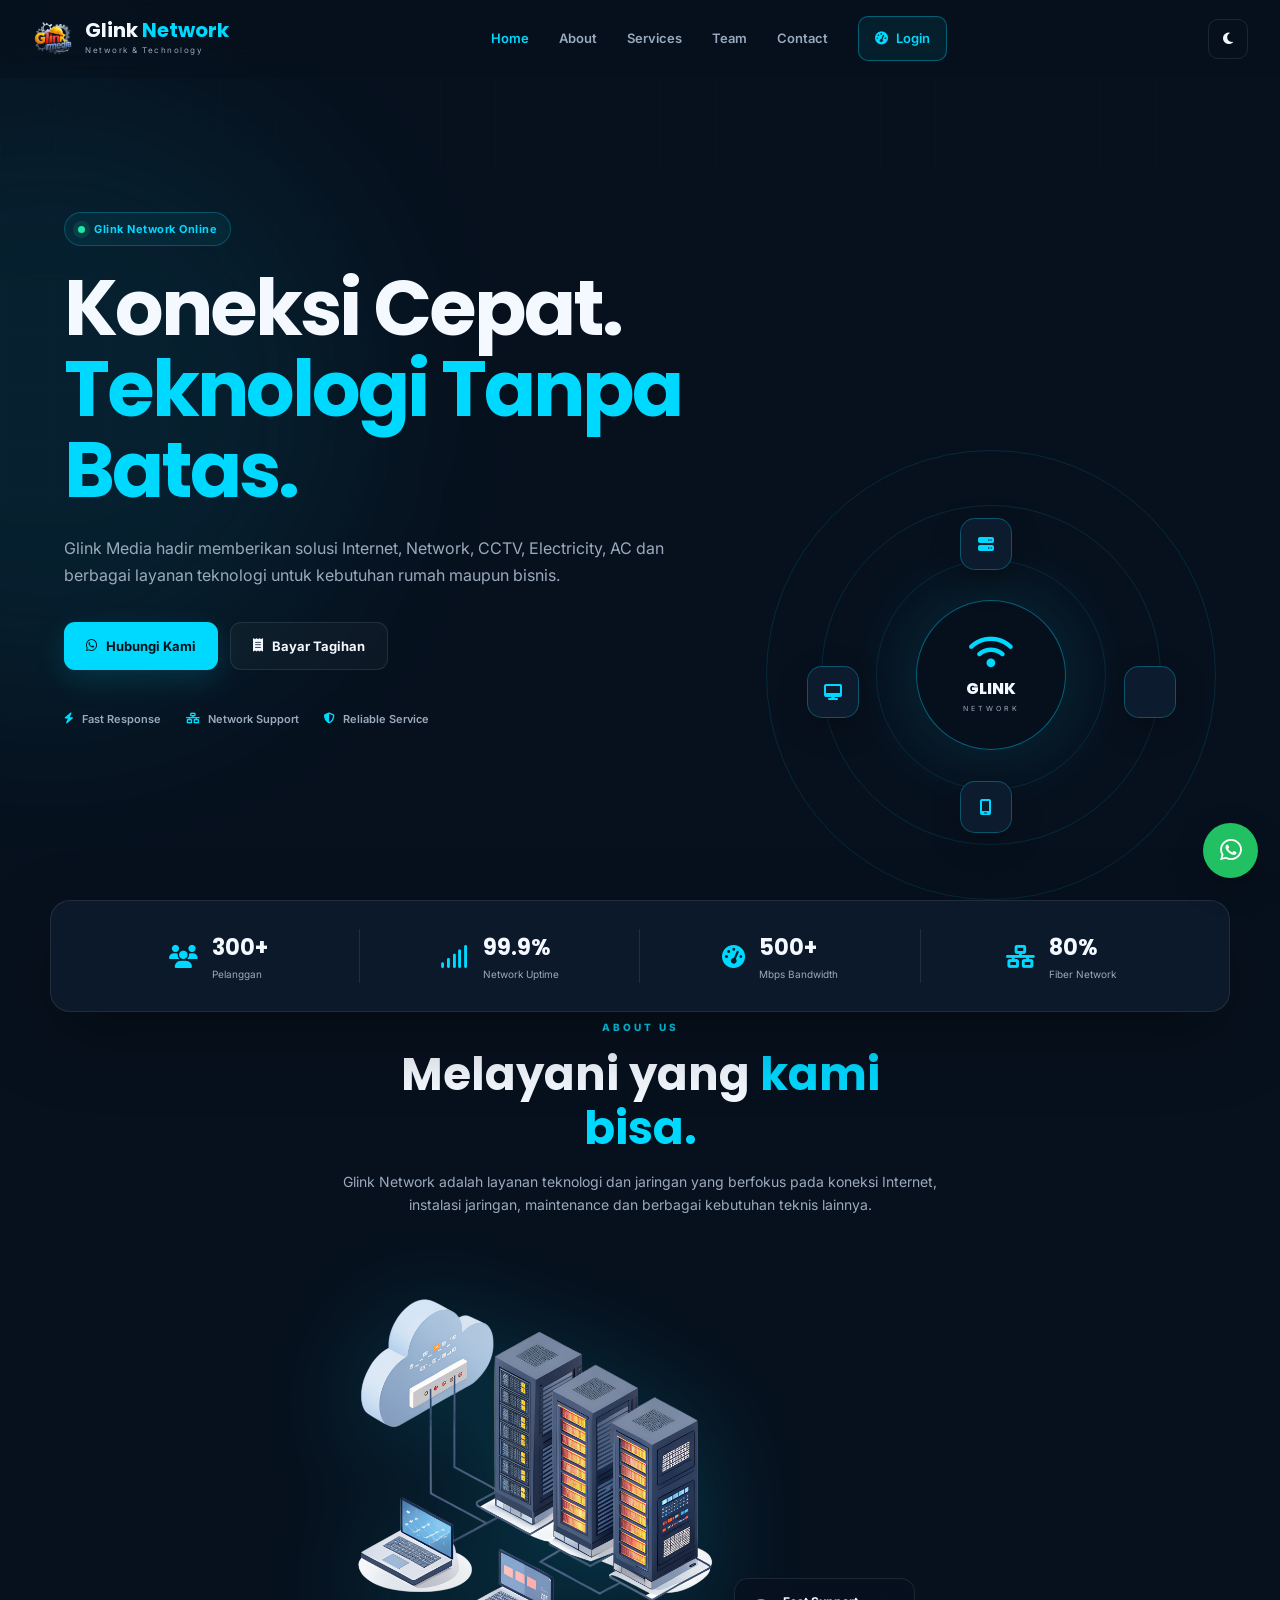
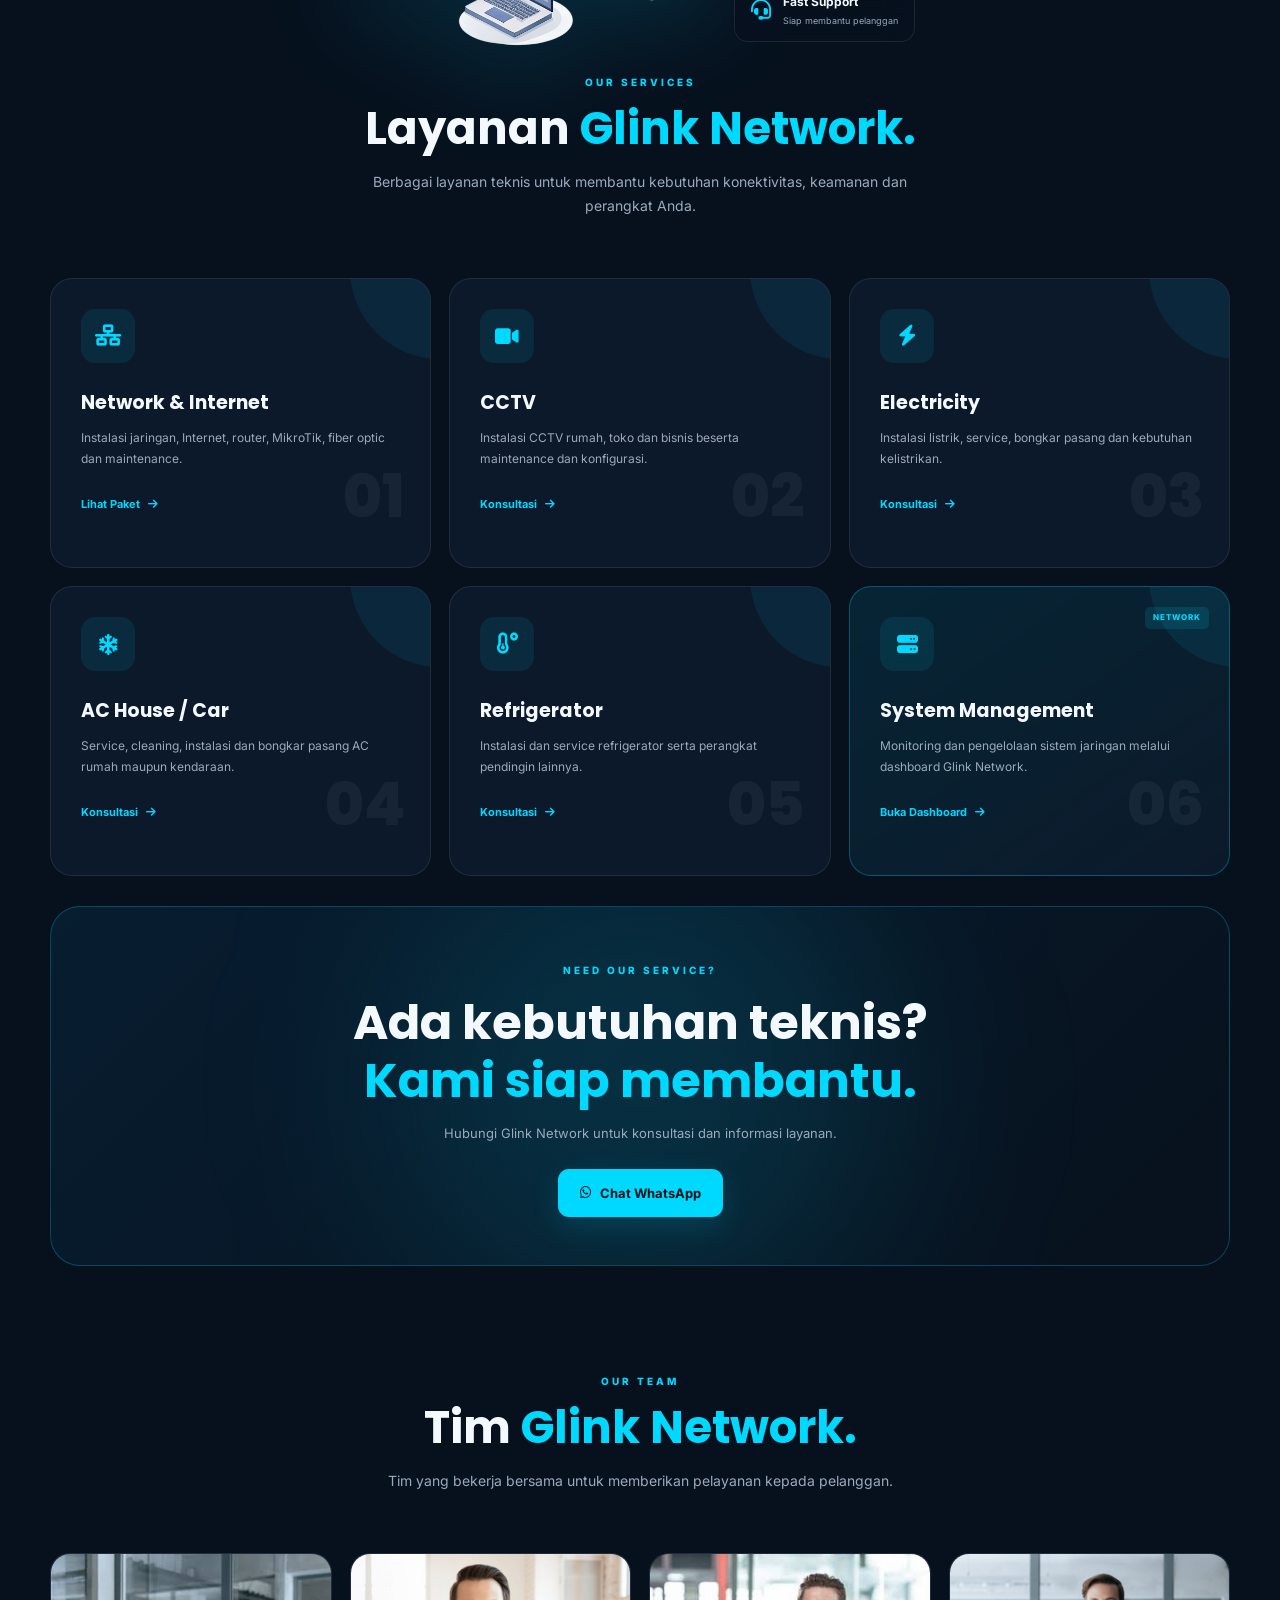
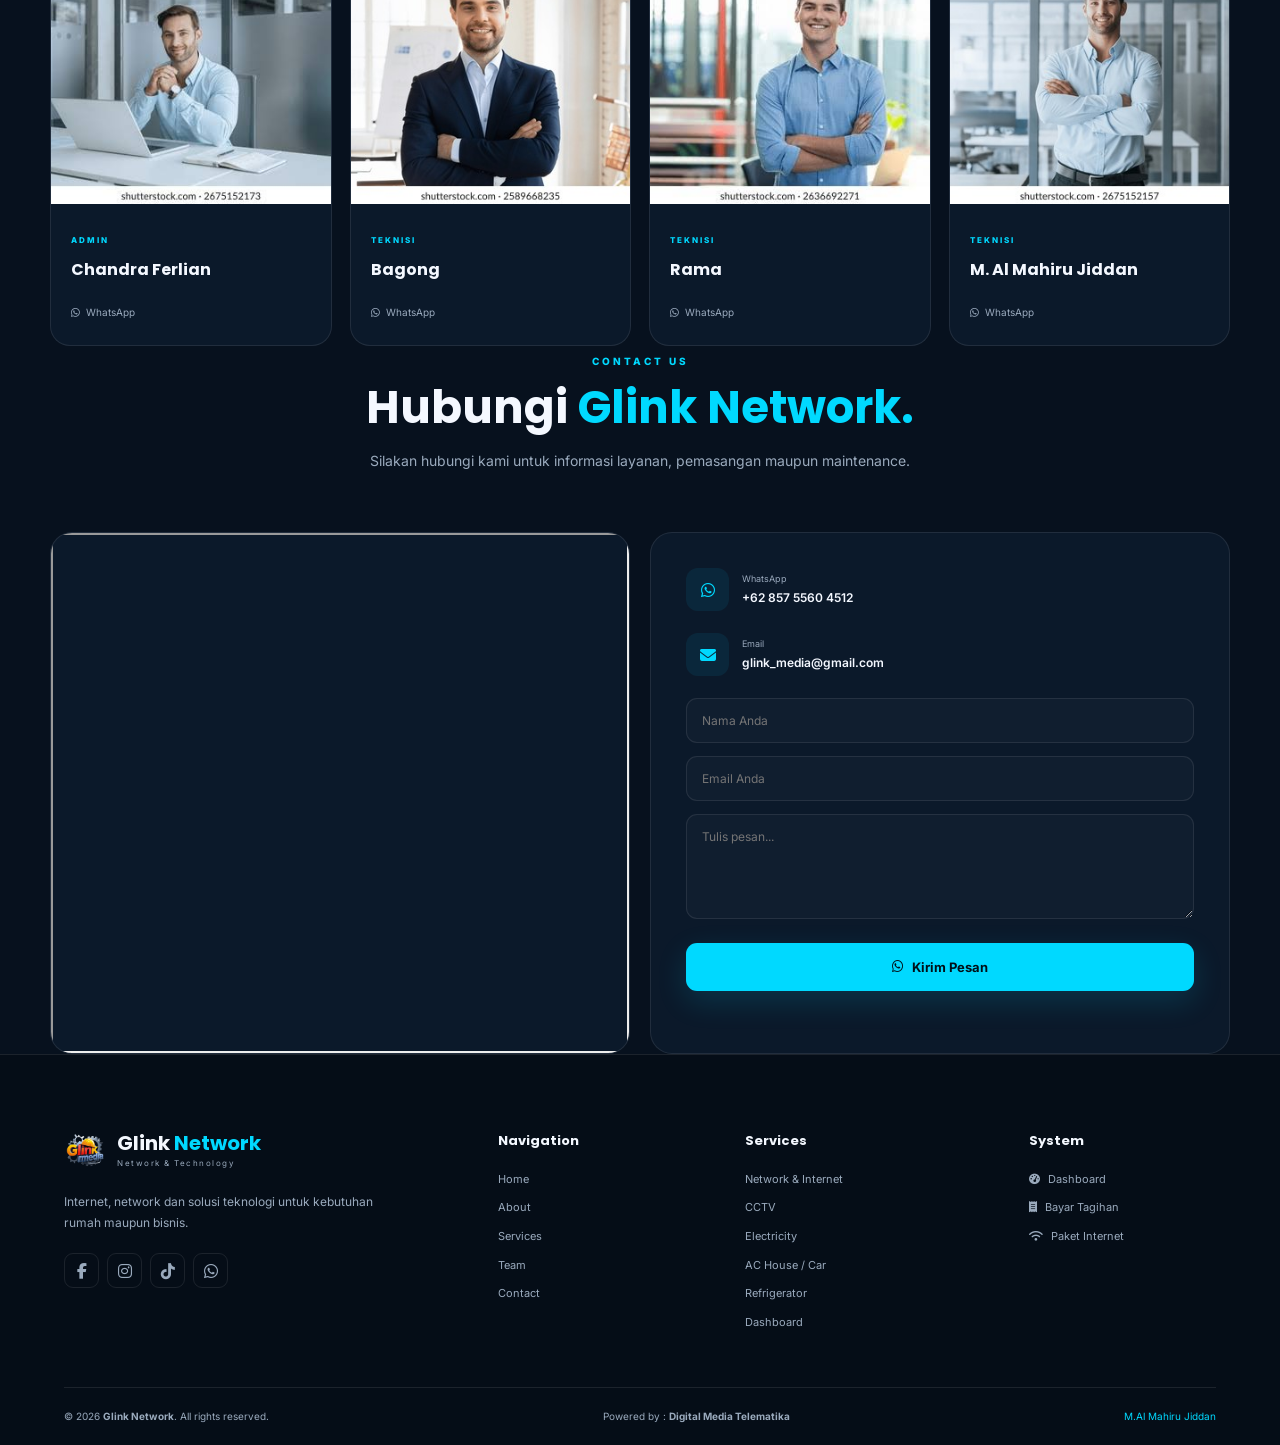
==== commit 766986e0: "update index.html" ====
--- a/index.html
+++ b/index.html
@@ -376,7 +376,7 @@
                 <div class="team-card" data-aos="fade-up" data-aos-delay="100">
                     <div class="team-photo profile-2"></div>
                     <div class="team-info">
-                        <span>BENDAHARA</span>
+                        <span>TEKNISI</span>
                         <h3>Bagong</h3>
                         <a
                             href="https://wa.me/6281212857748"
@@ -395,7 +395,7 @@
                         <span>TEKNISI</span>
                         <h3>Rama</h3>
                         <a
-                            href="https://wa.me/6285755604512"
+                            href="https://wa.me/6285899892661"
                             target="_blank"
                             rel="noopener"
                             class="team-wa"
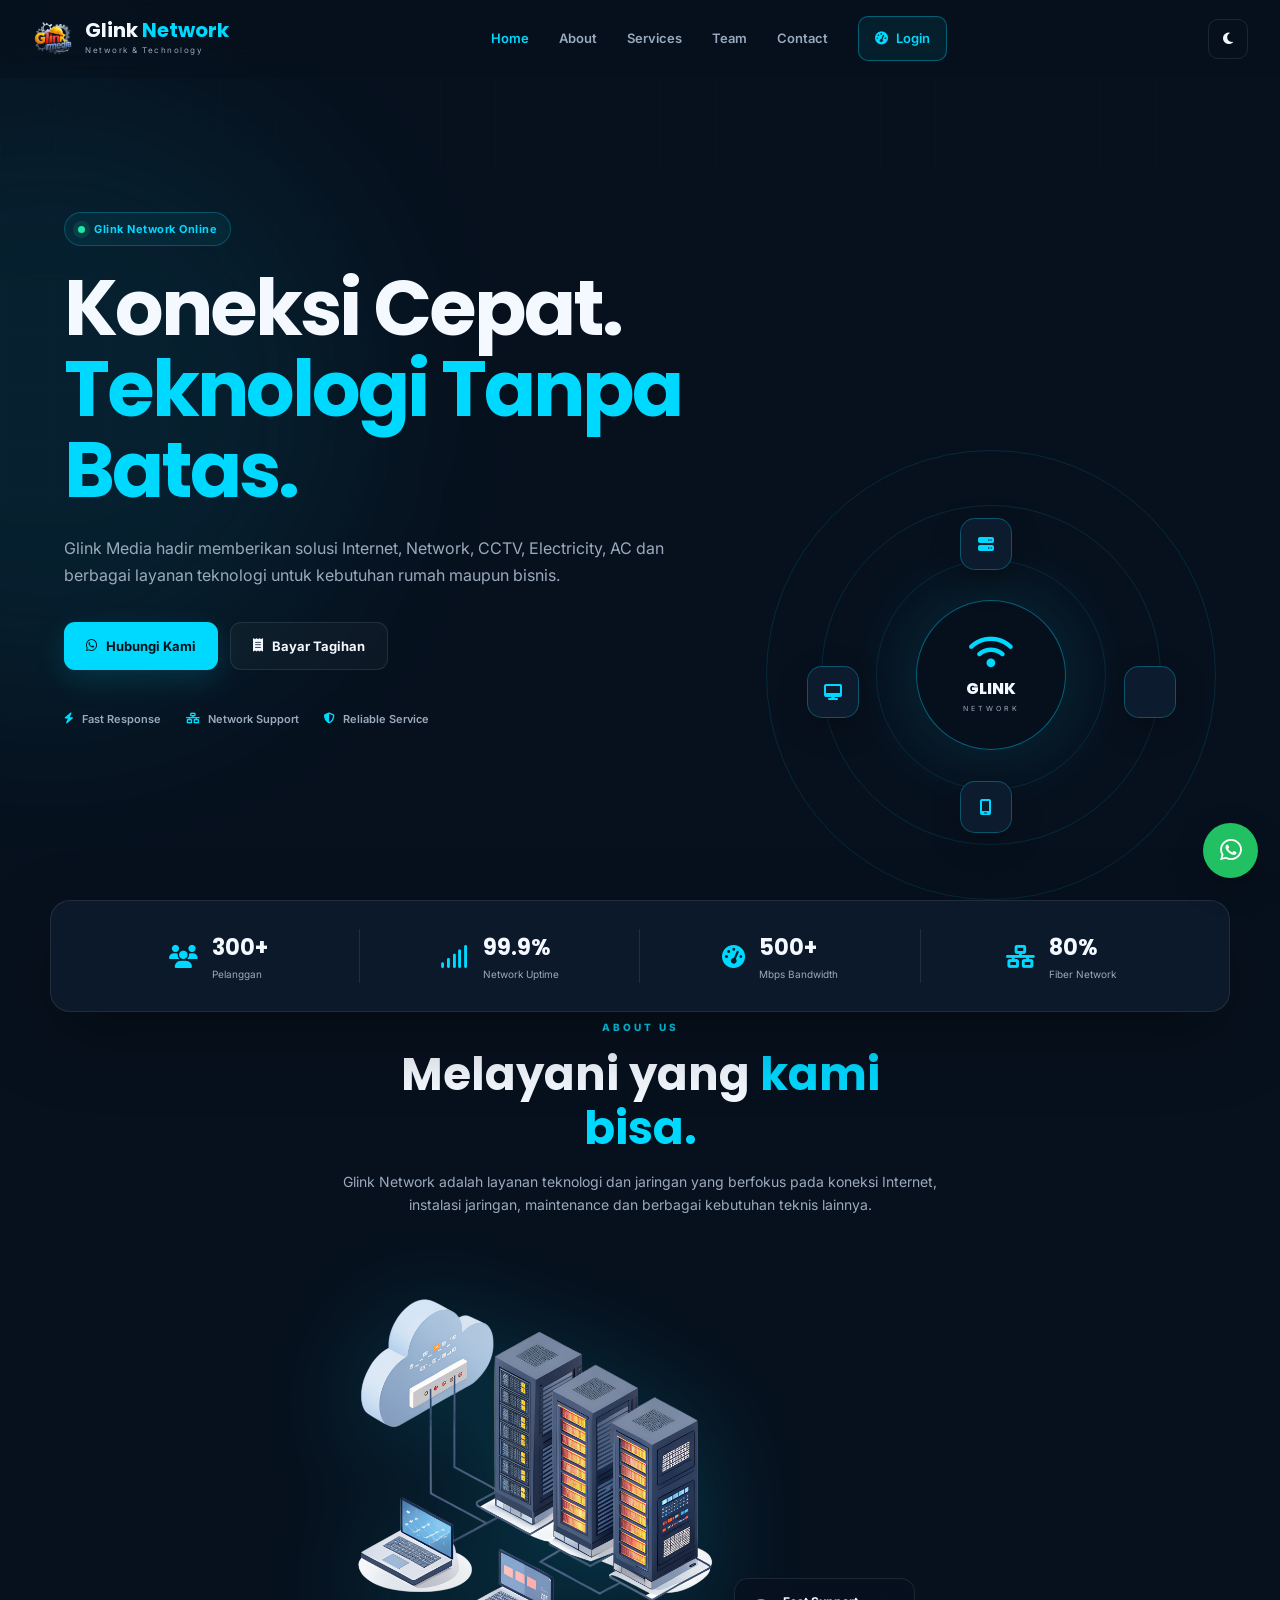
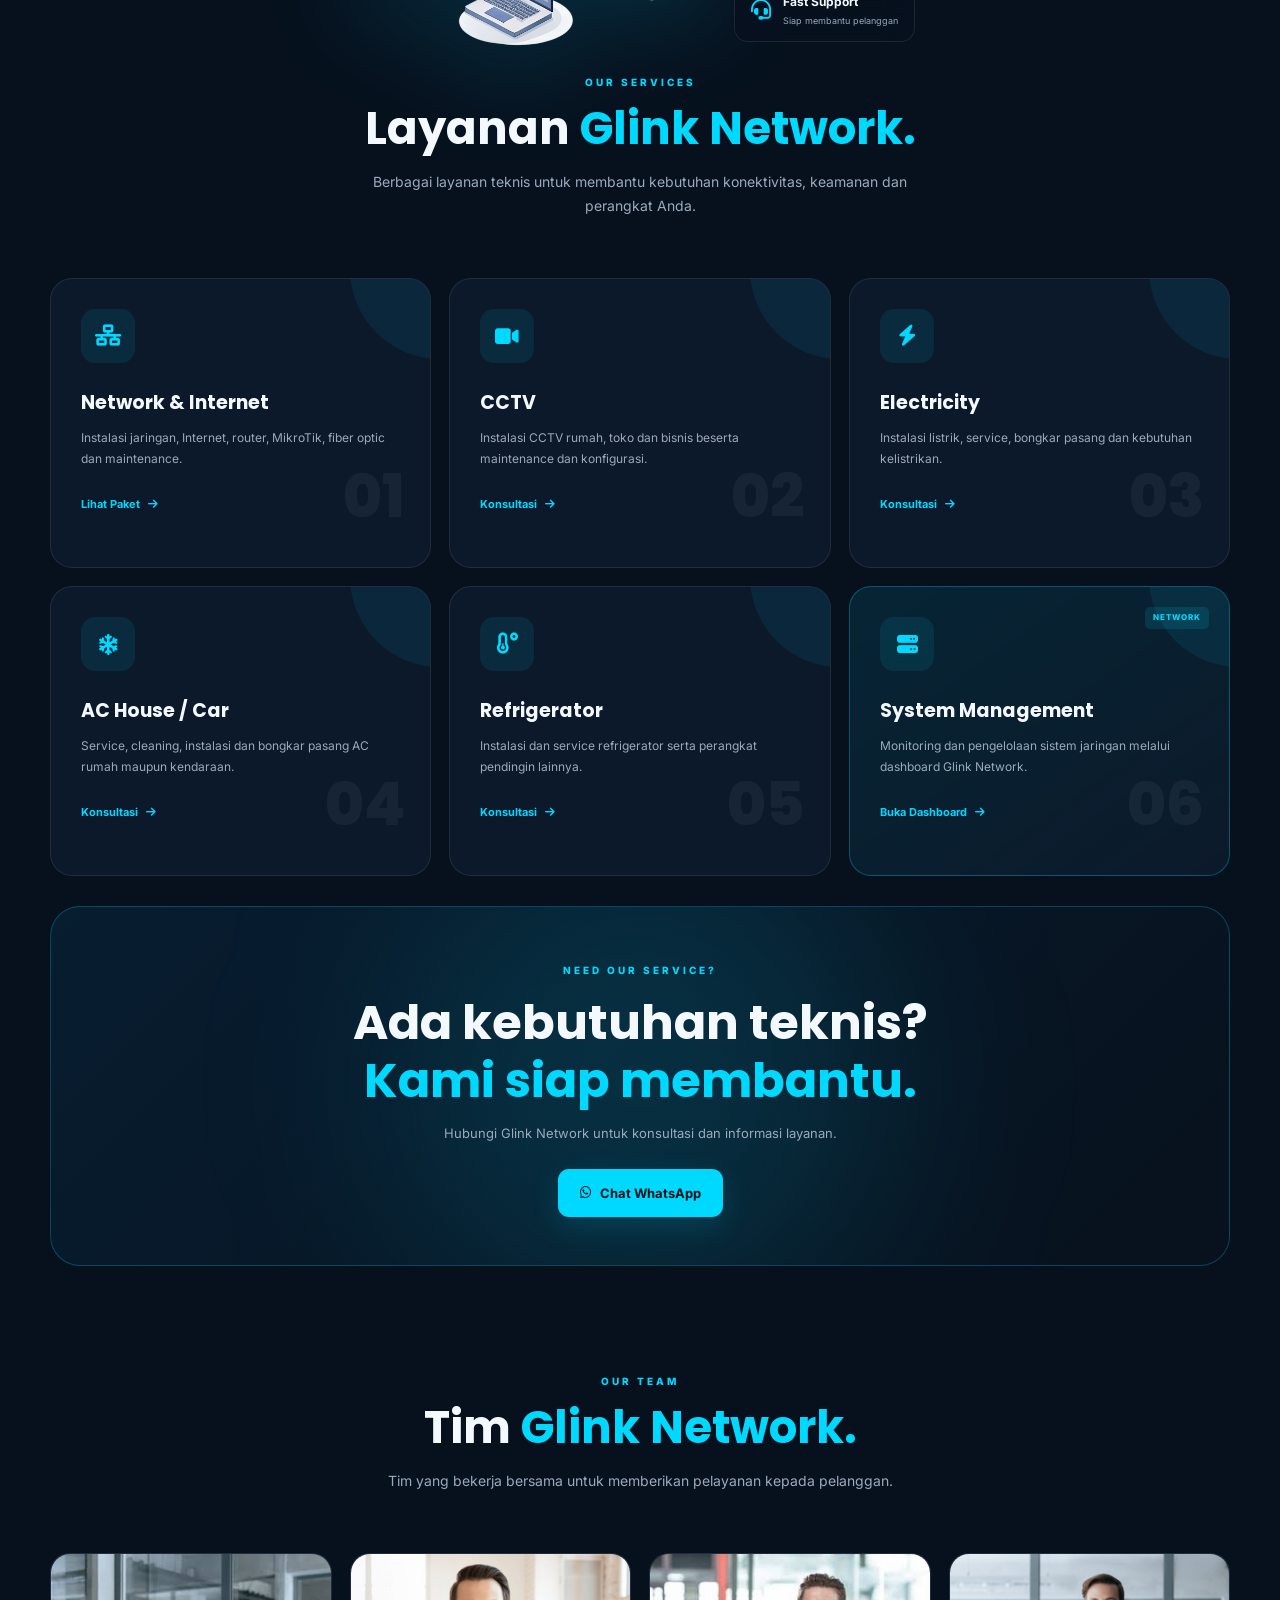
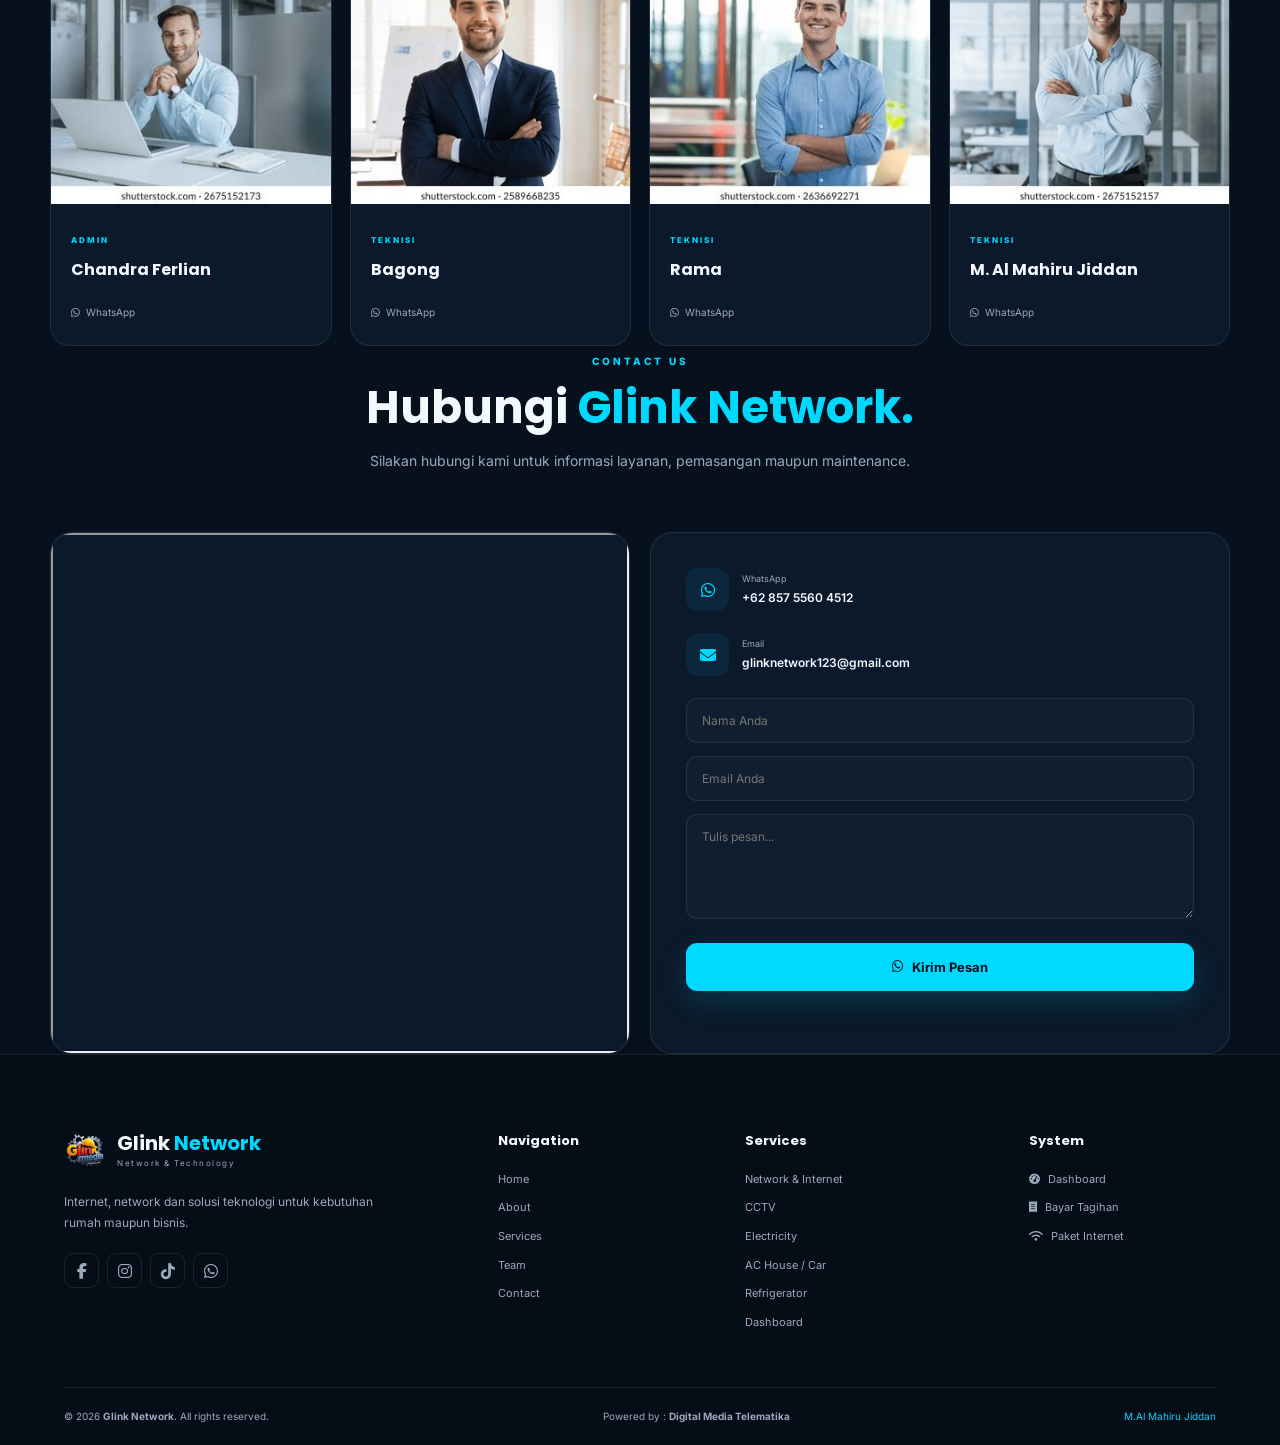
==== commit db6edd0e: "update index.html" ====
--- a/index.html
+++ b/index.html
@@ -461,8 +461,8 @@
                         </div>
                         <div>
                             <span>Email</span>
-                            <a href="mailto:glink_media@gmail.com">
-                                glink_media@gmail.com
+                            <a href="mailto:glinknetwork123@gmail.com">
+                                glinknetwork123@gmail.com
                             </a>
                         </div>
                     </div>
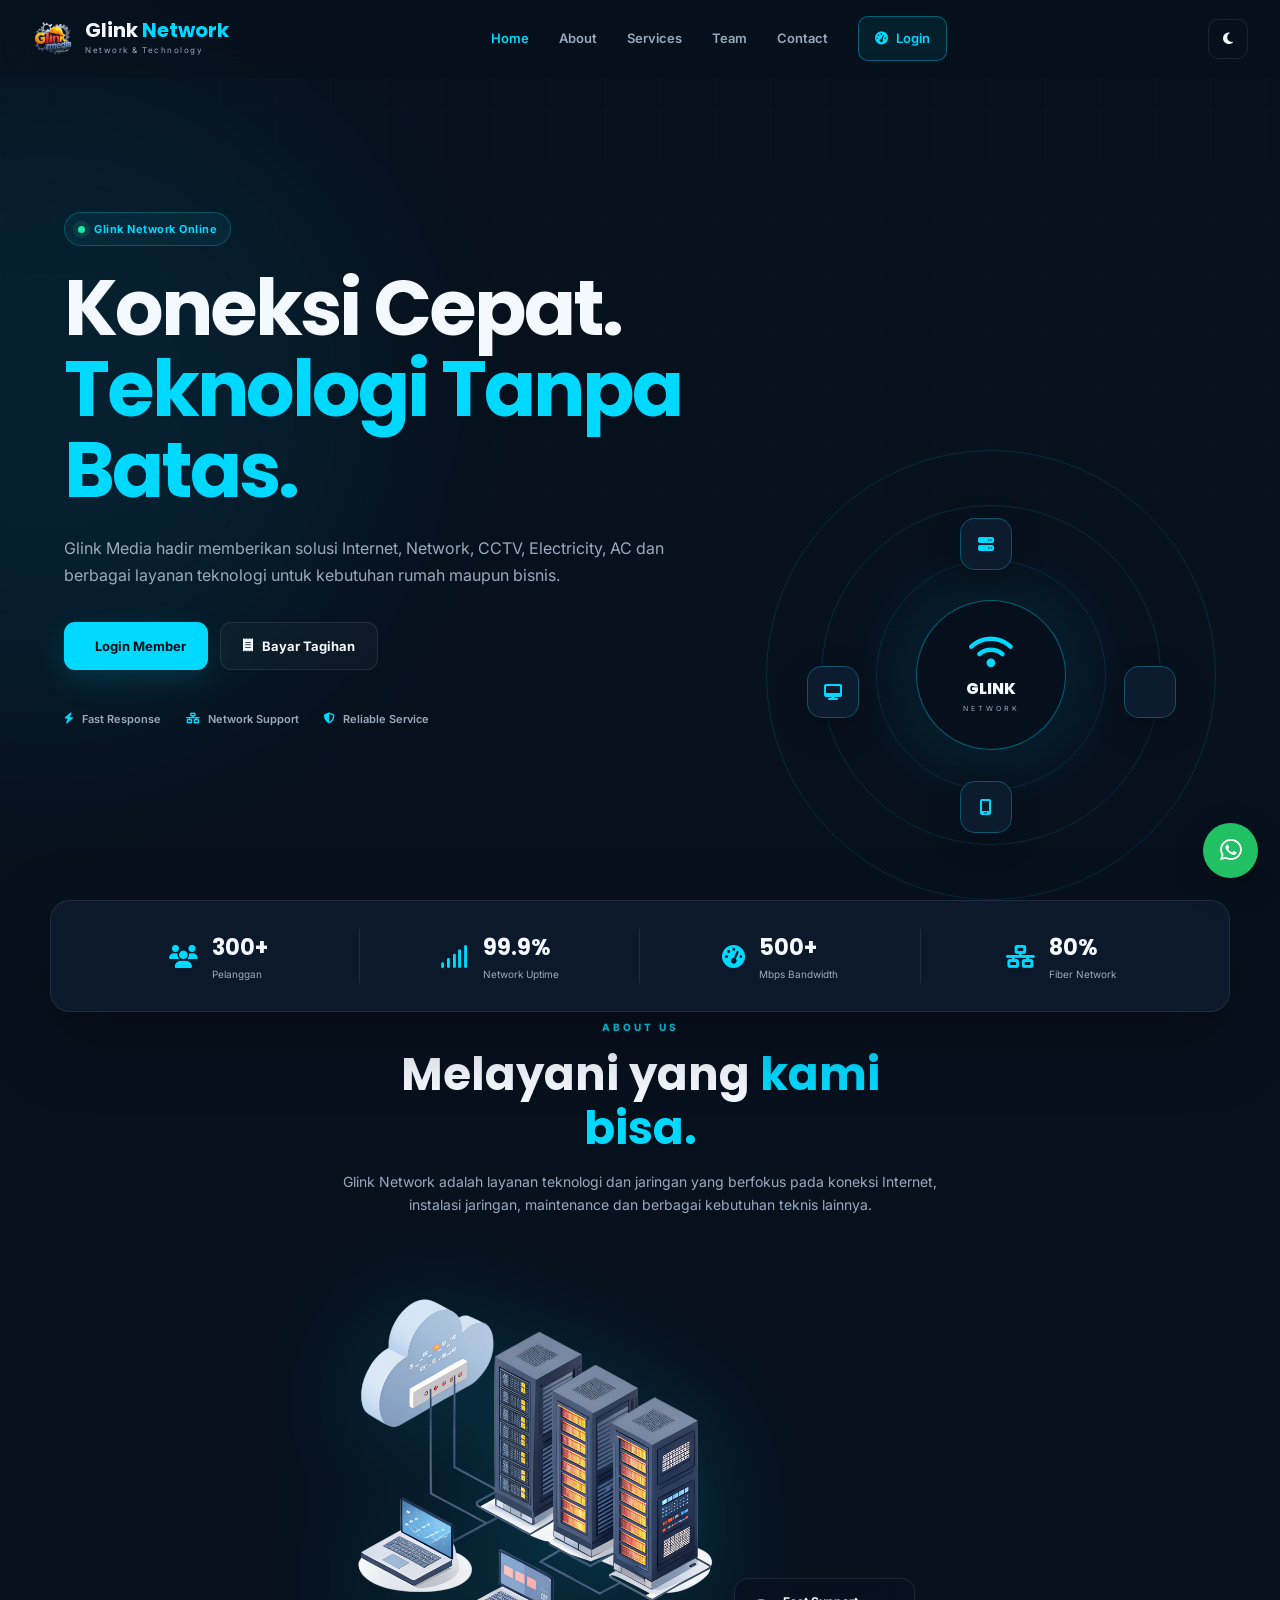
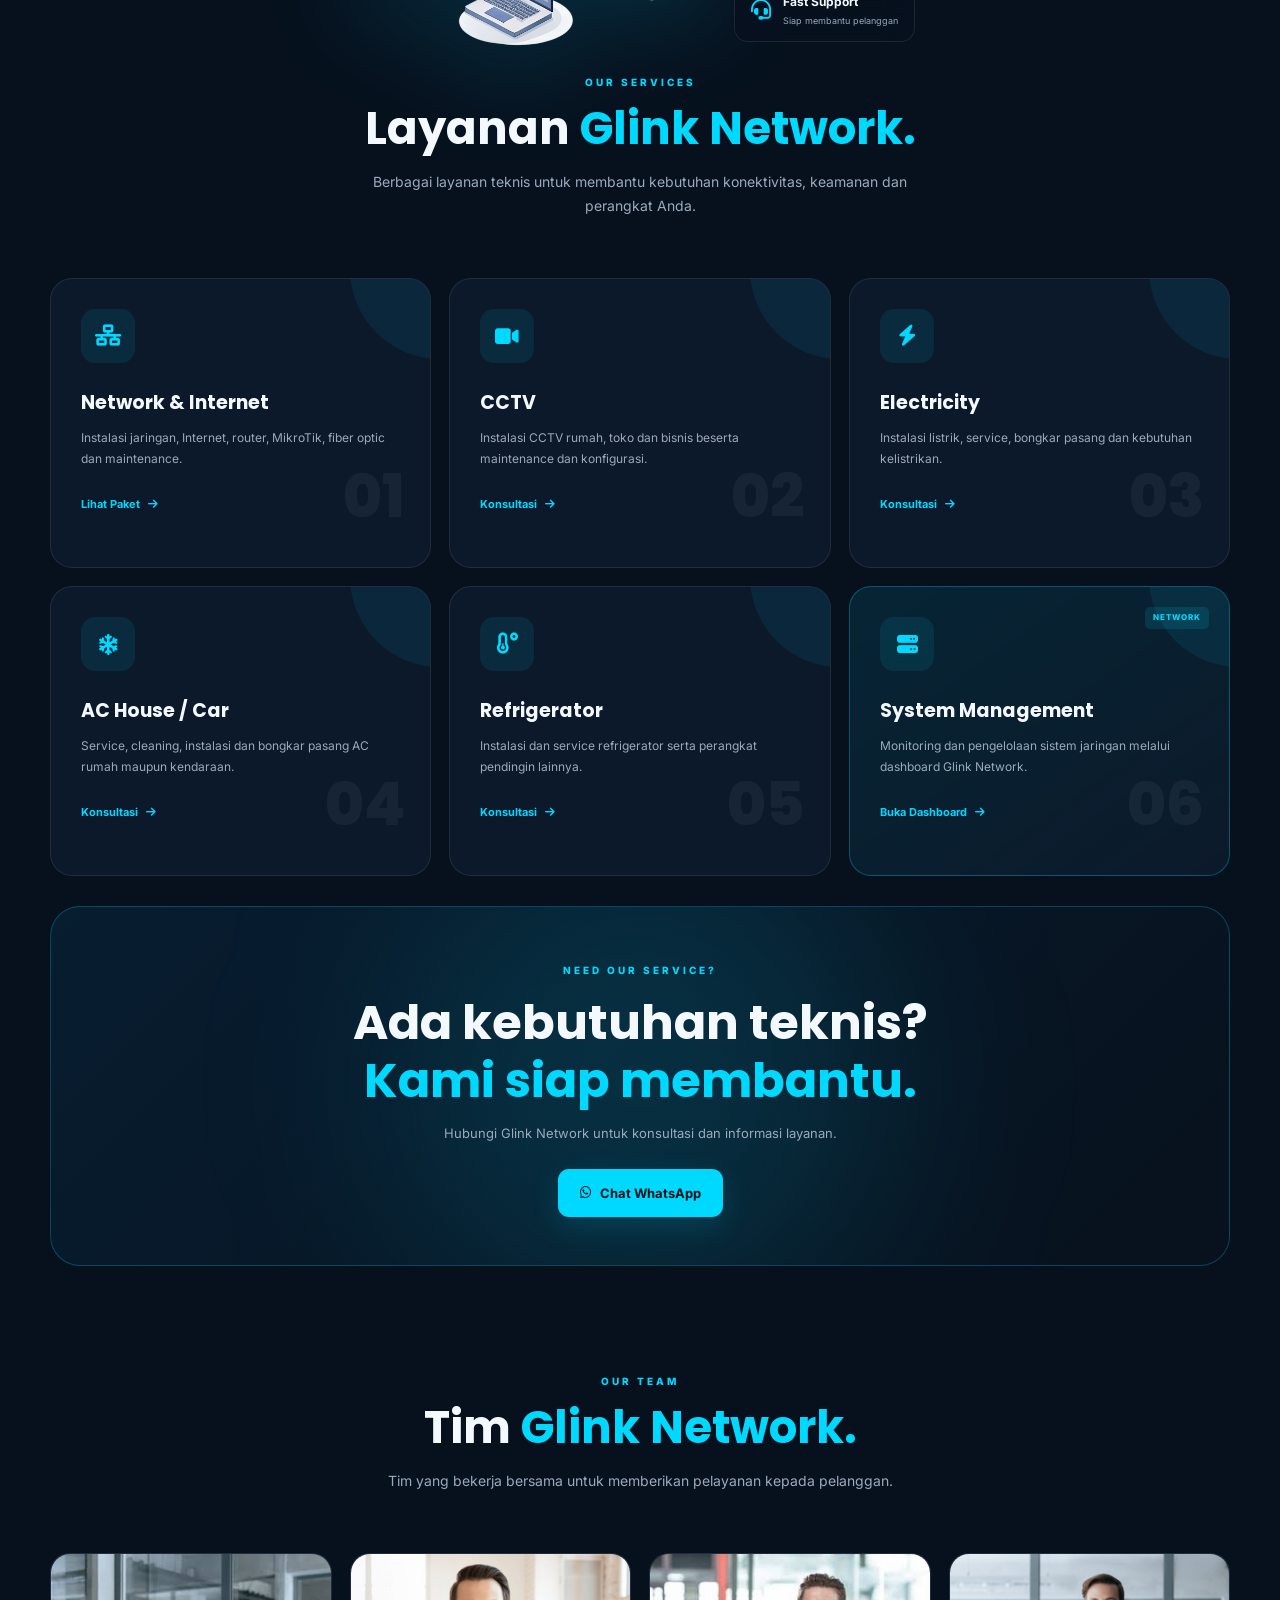
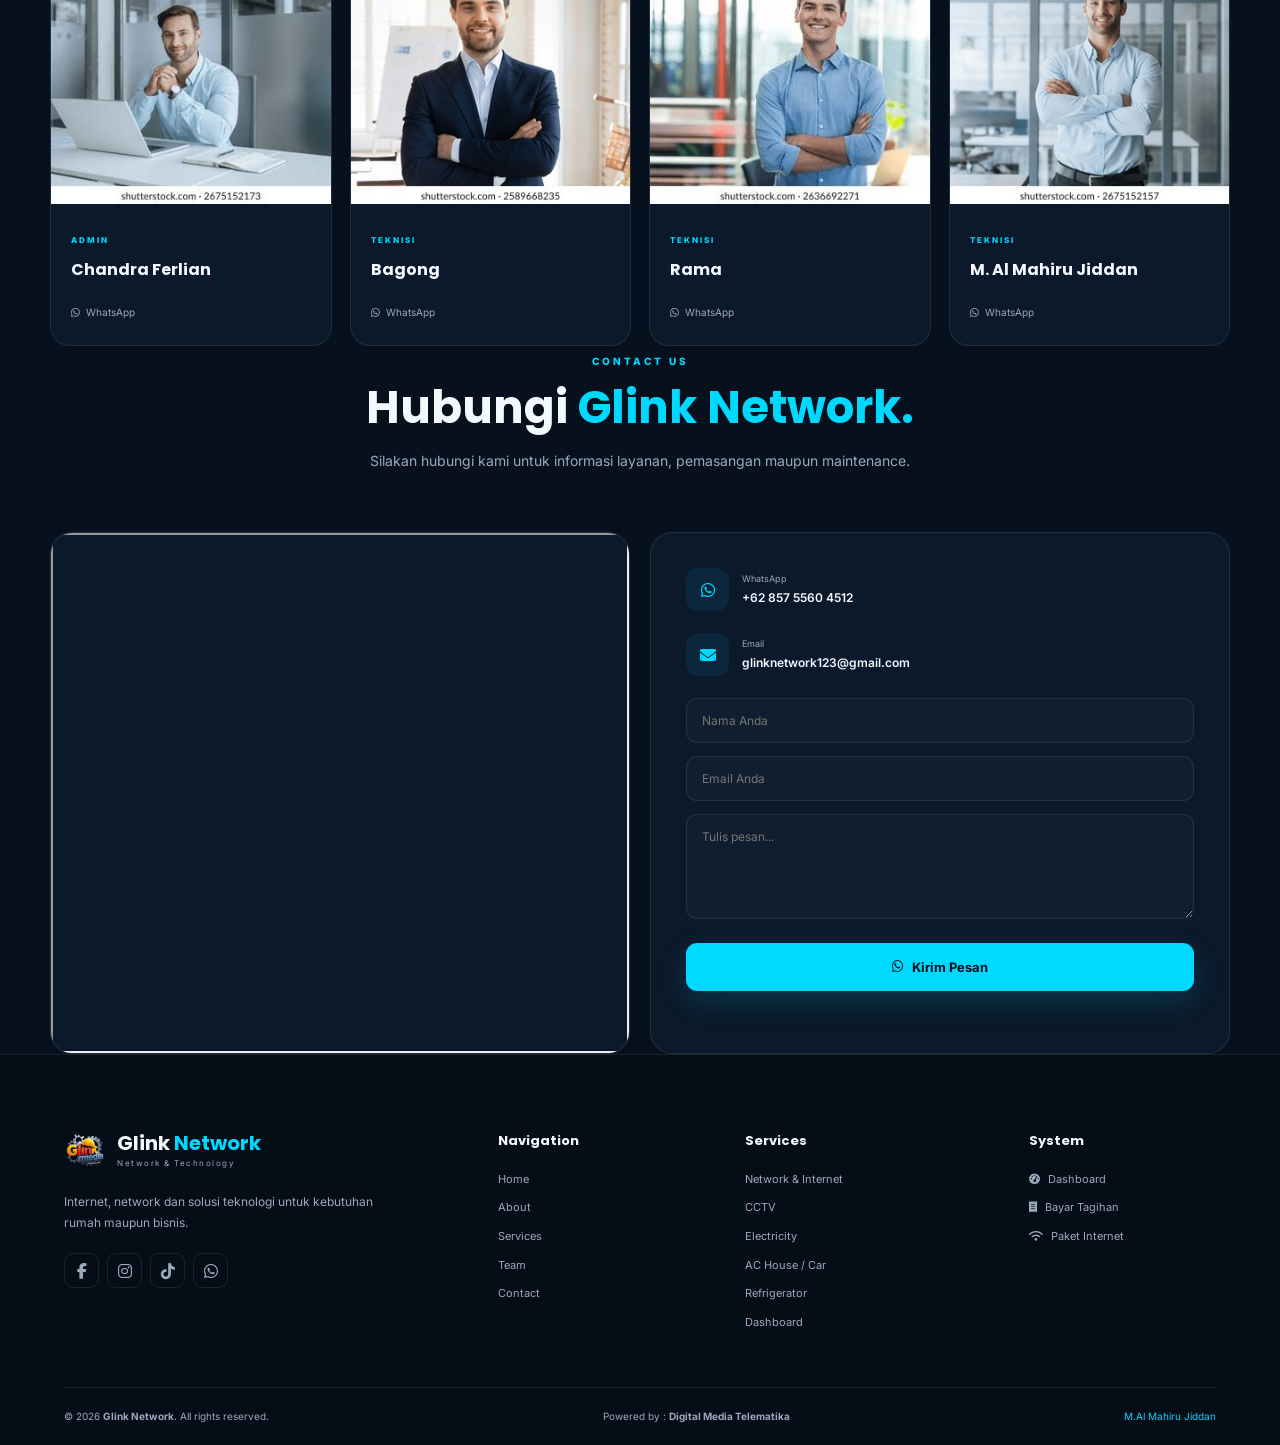
==== commit 1a02b7da: "update index.html" ====
--- a/index.html
+++ b/index.html
@@ -94,9 +94,9 @@
                     data-aos="fade-up"
                     data-aos-delay="300"
                 >
-                    <a href="#contact" class="btn btn-primary">
-                        <i class="fa-brands fa-whatsapp"></i>
-                        Hubungi Kami
+                    <a href="member/login.html" class="btn btn-primary">
+                        <i class="fa-brands fa-member"></i>
+                        Login Member
                     </a>
                     <a href="public/tagihan.html" class="btn btn-outline">
                         <i class="fa-solid fa-receipt"></i>
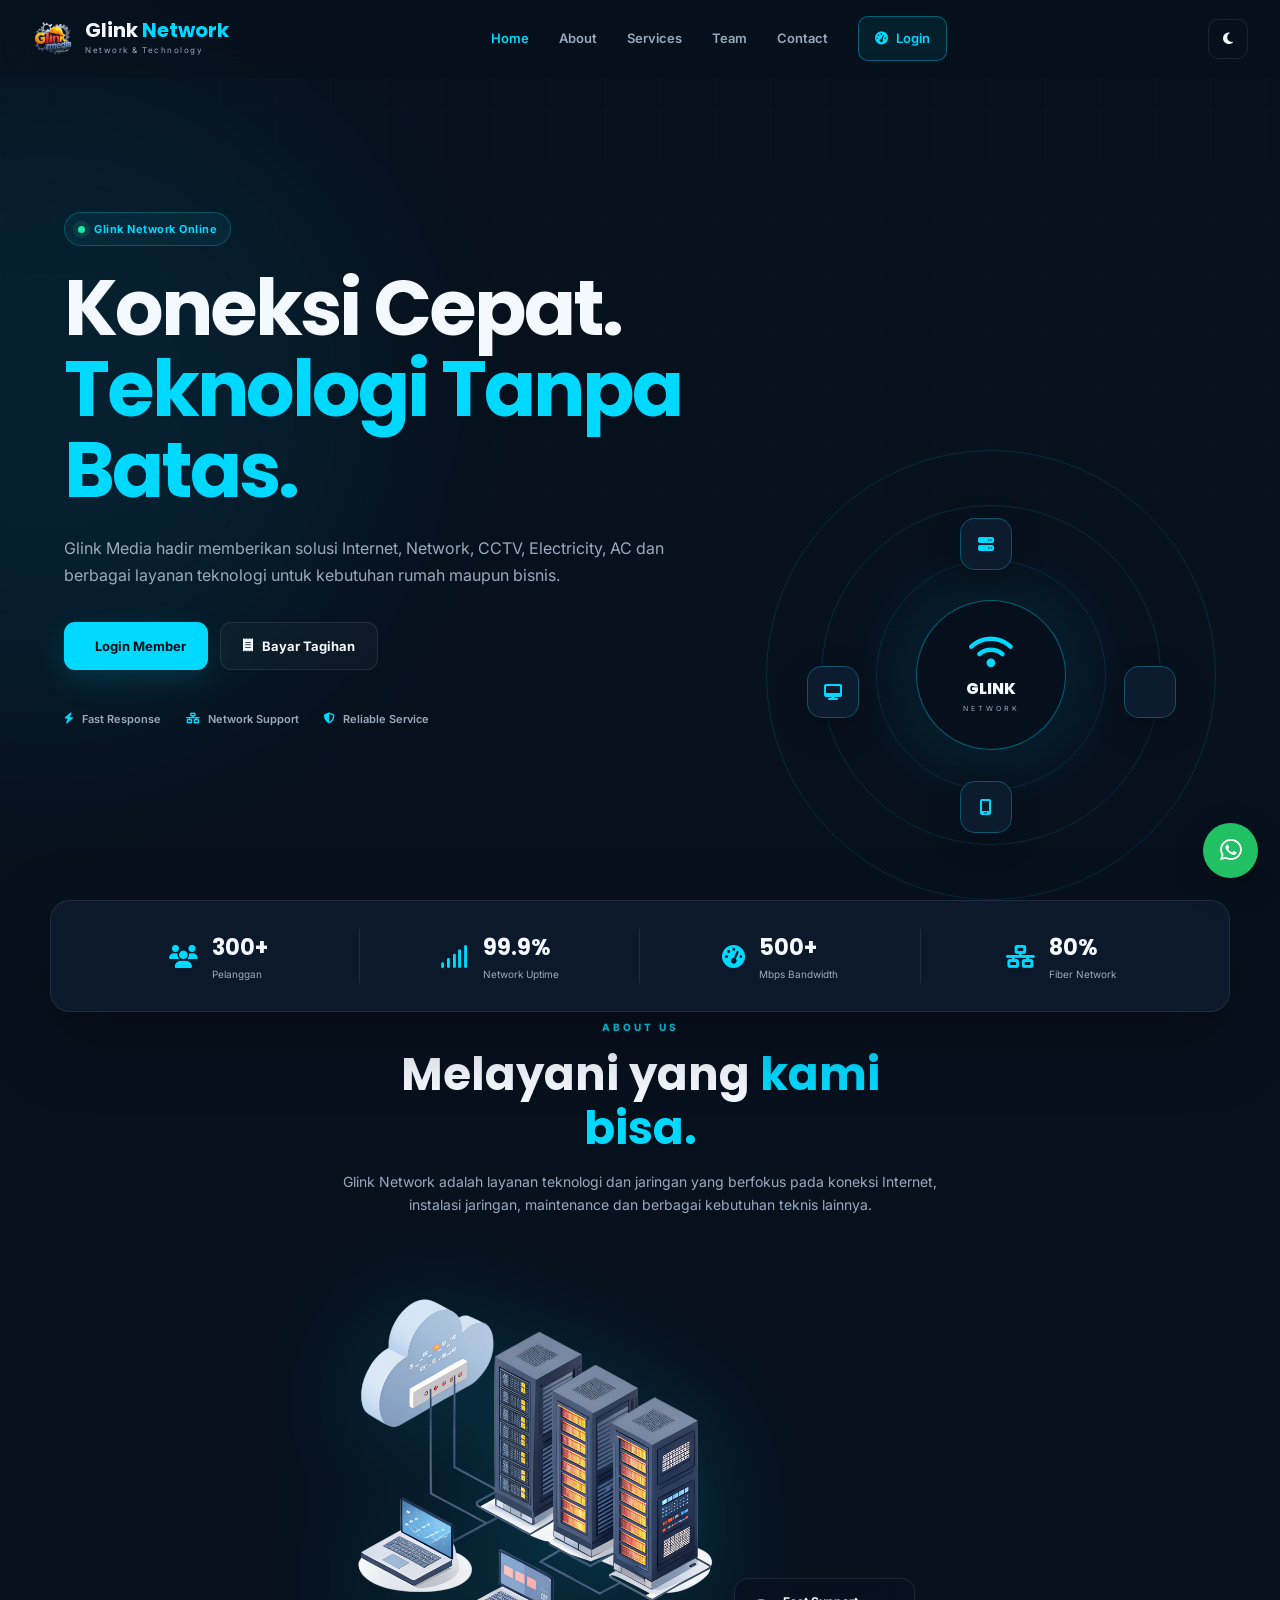
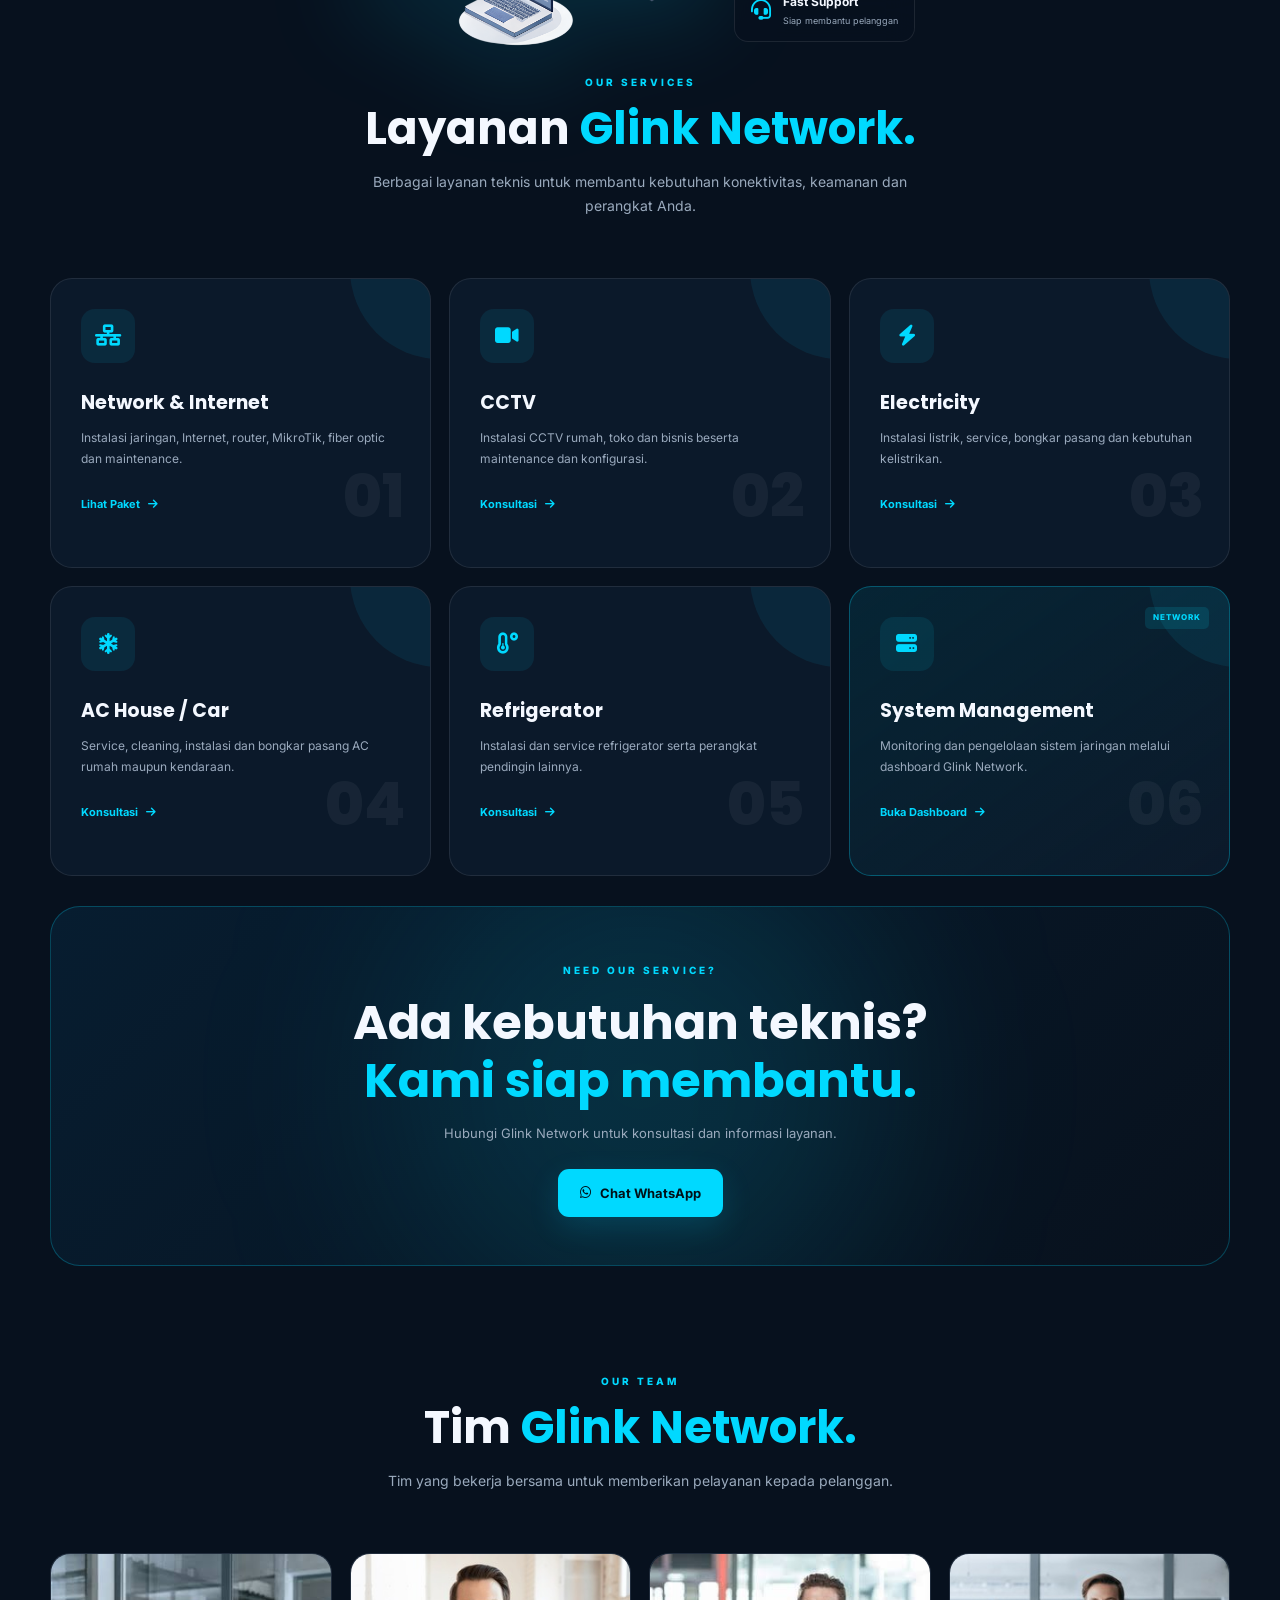
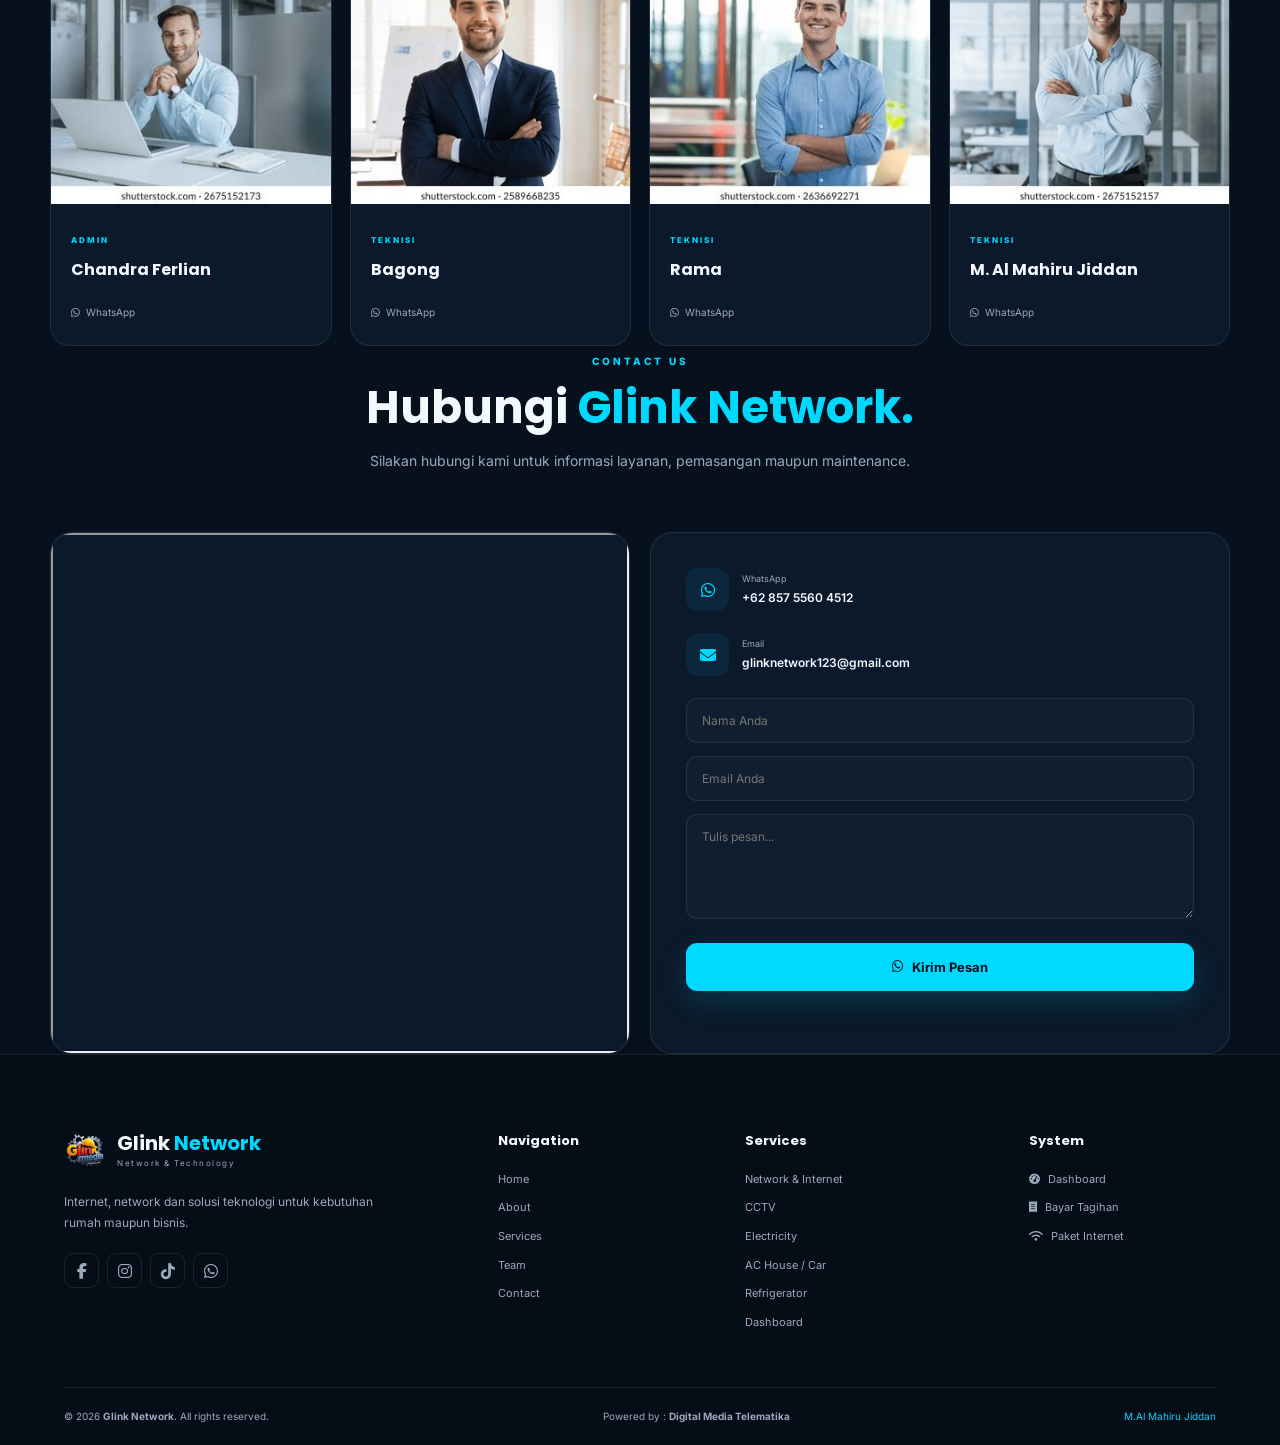
==== commit 78700544: "update index.html" ====
--- a/index.html
+++ b/index.html
@@ -9,7 +9,7 @@
             content="Glink Media - Internet, Network, CCTV, AC, Electricity dan berbagai layanan teknisi."
         />
         <meta name="author" content="Glink Media" />
-        <title>Glink Network | Network Solutions</title>
+        <title id="title">Glink Network | Network Solutions</title>
         <link rel="icon" href="assets/img/favicon.ico" />
         <link rel="stylesheet" href="assets/css/style.css" />
         <!-- Google Font -->
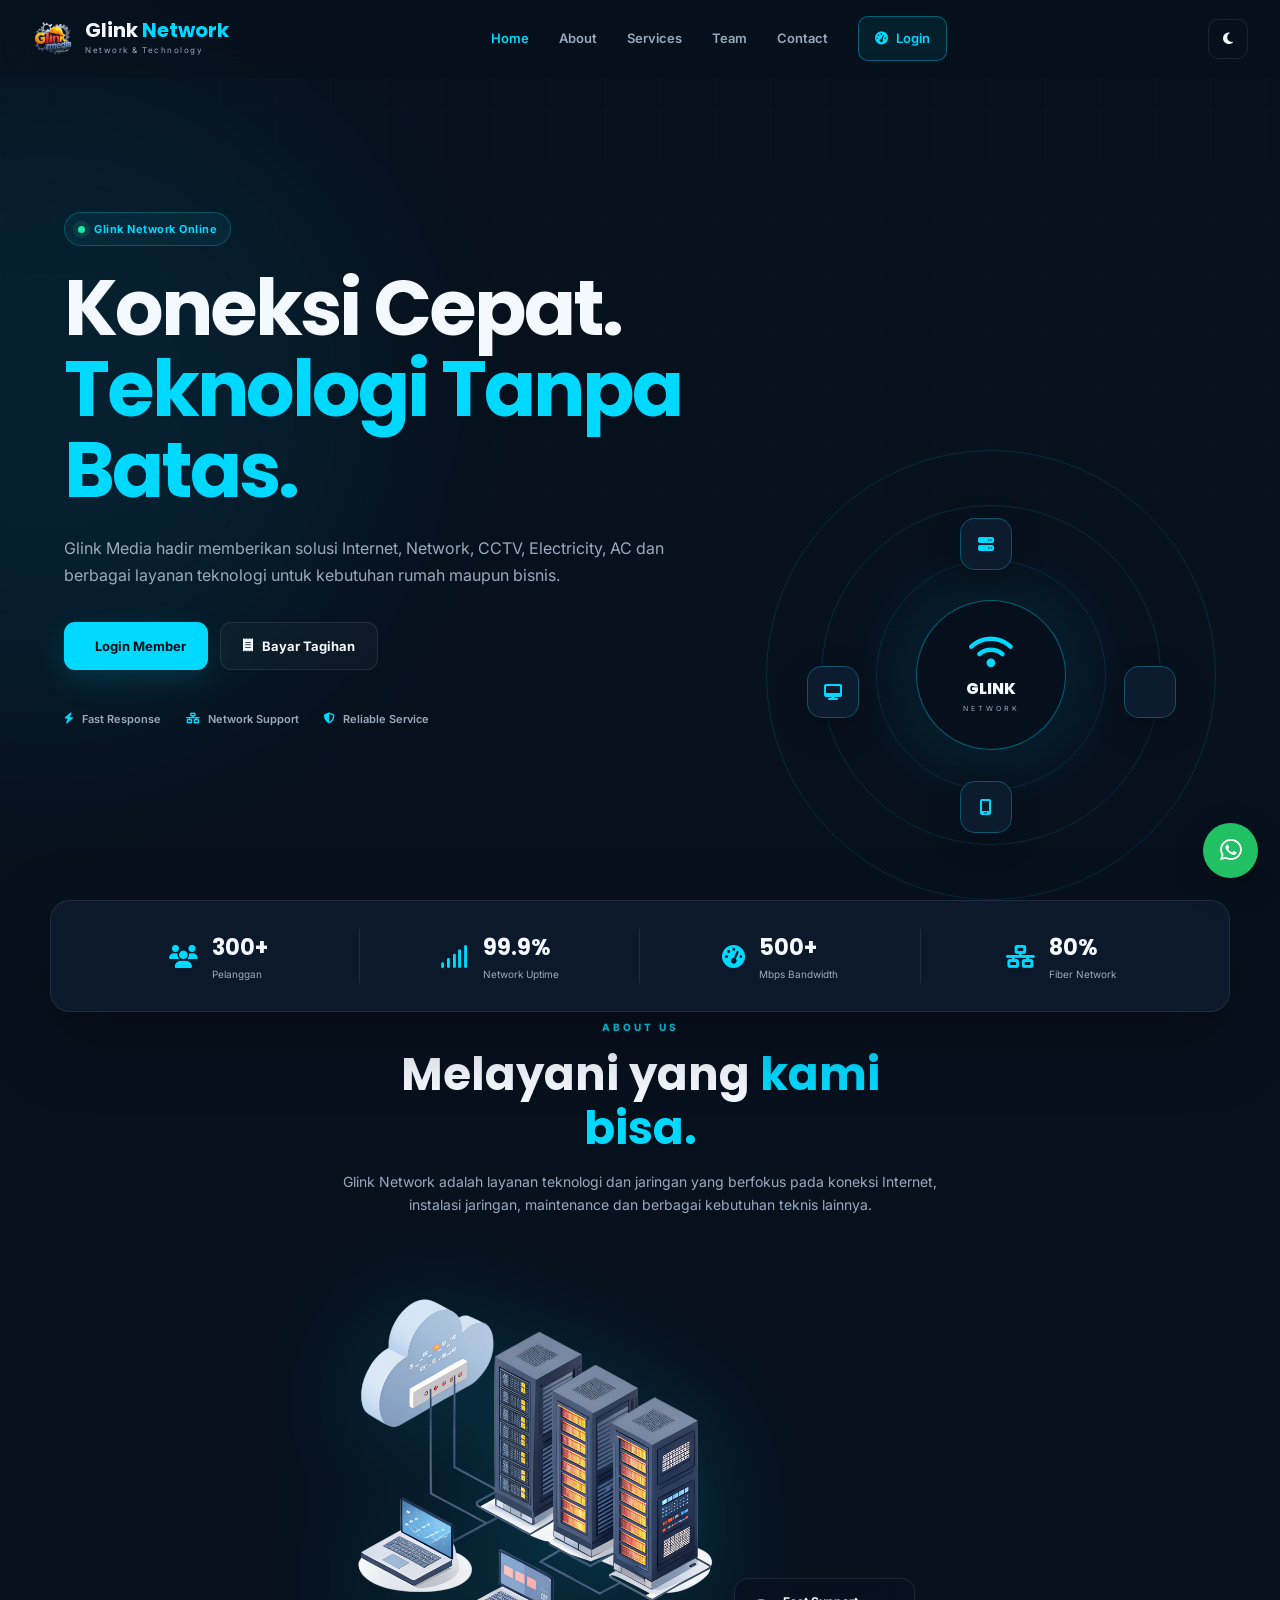
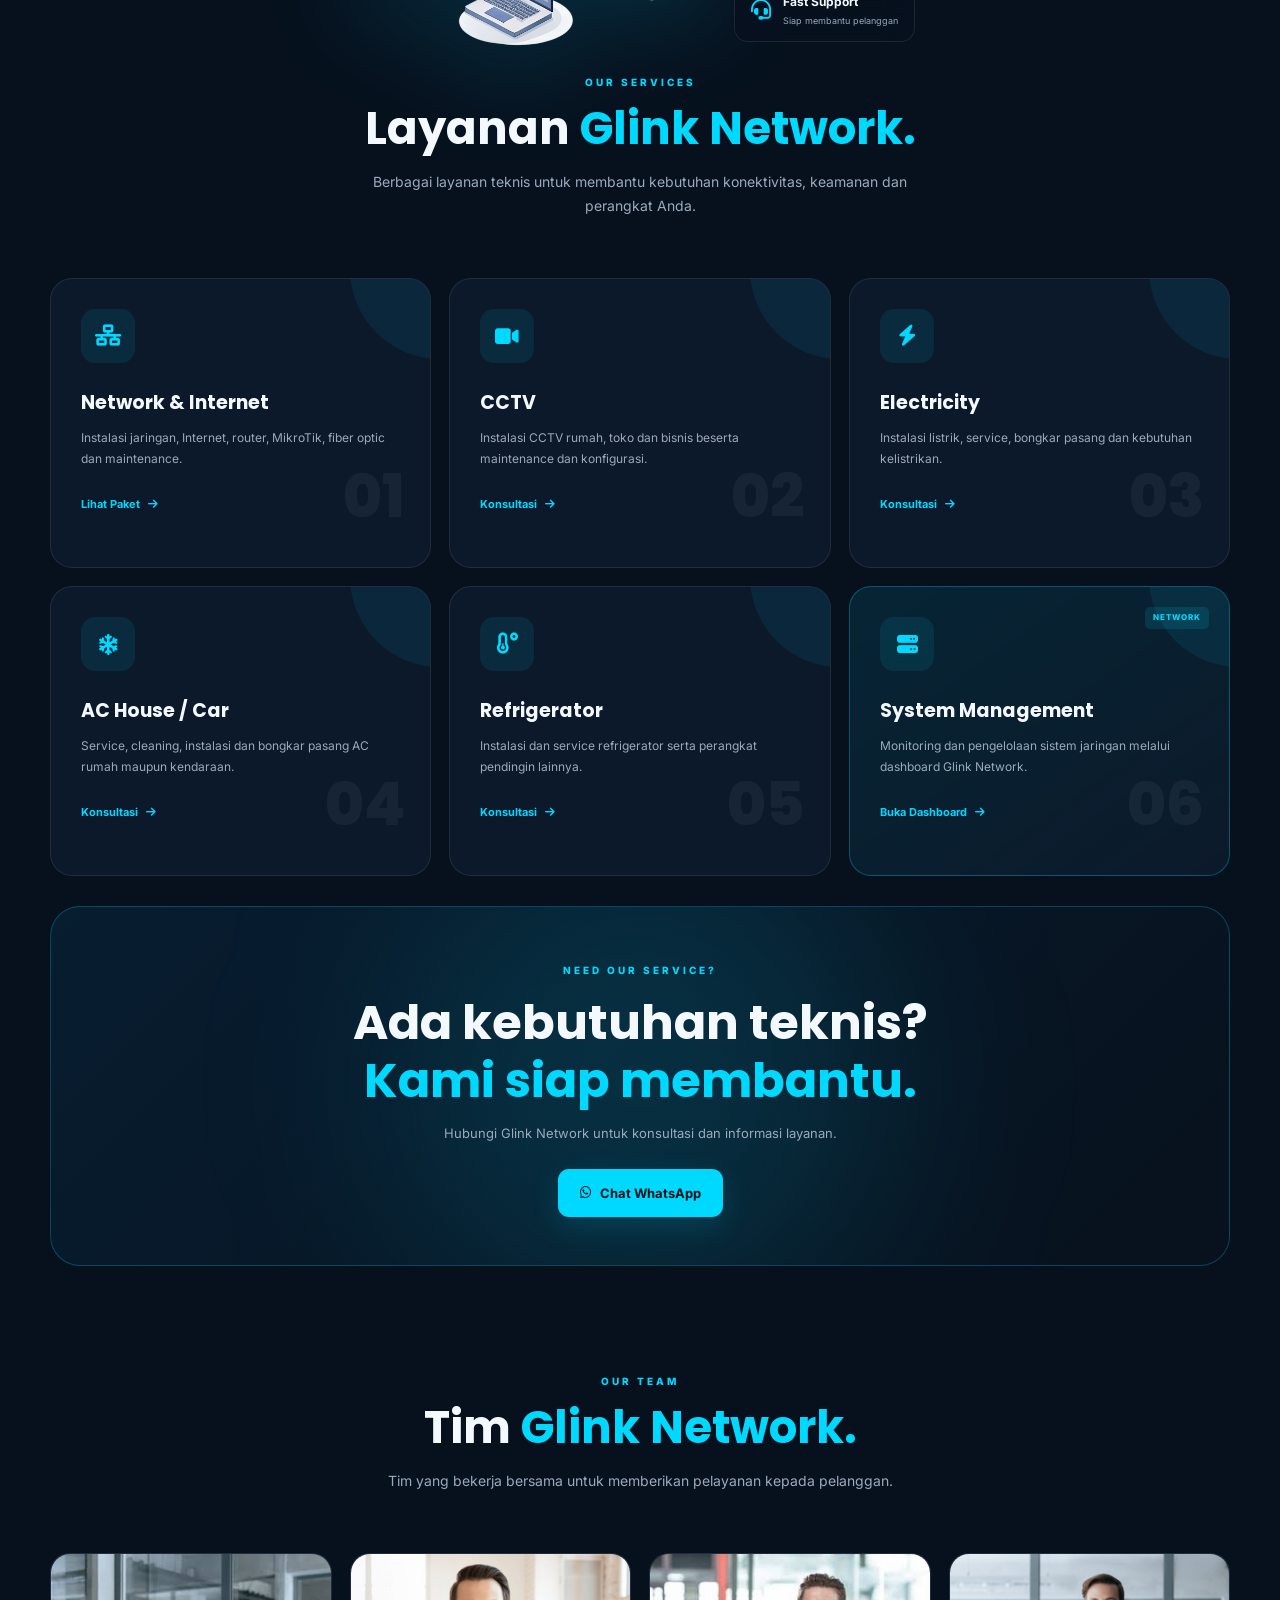
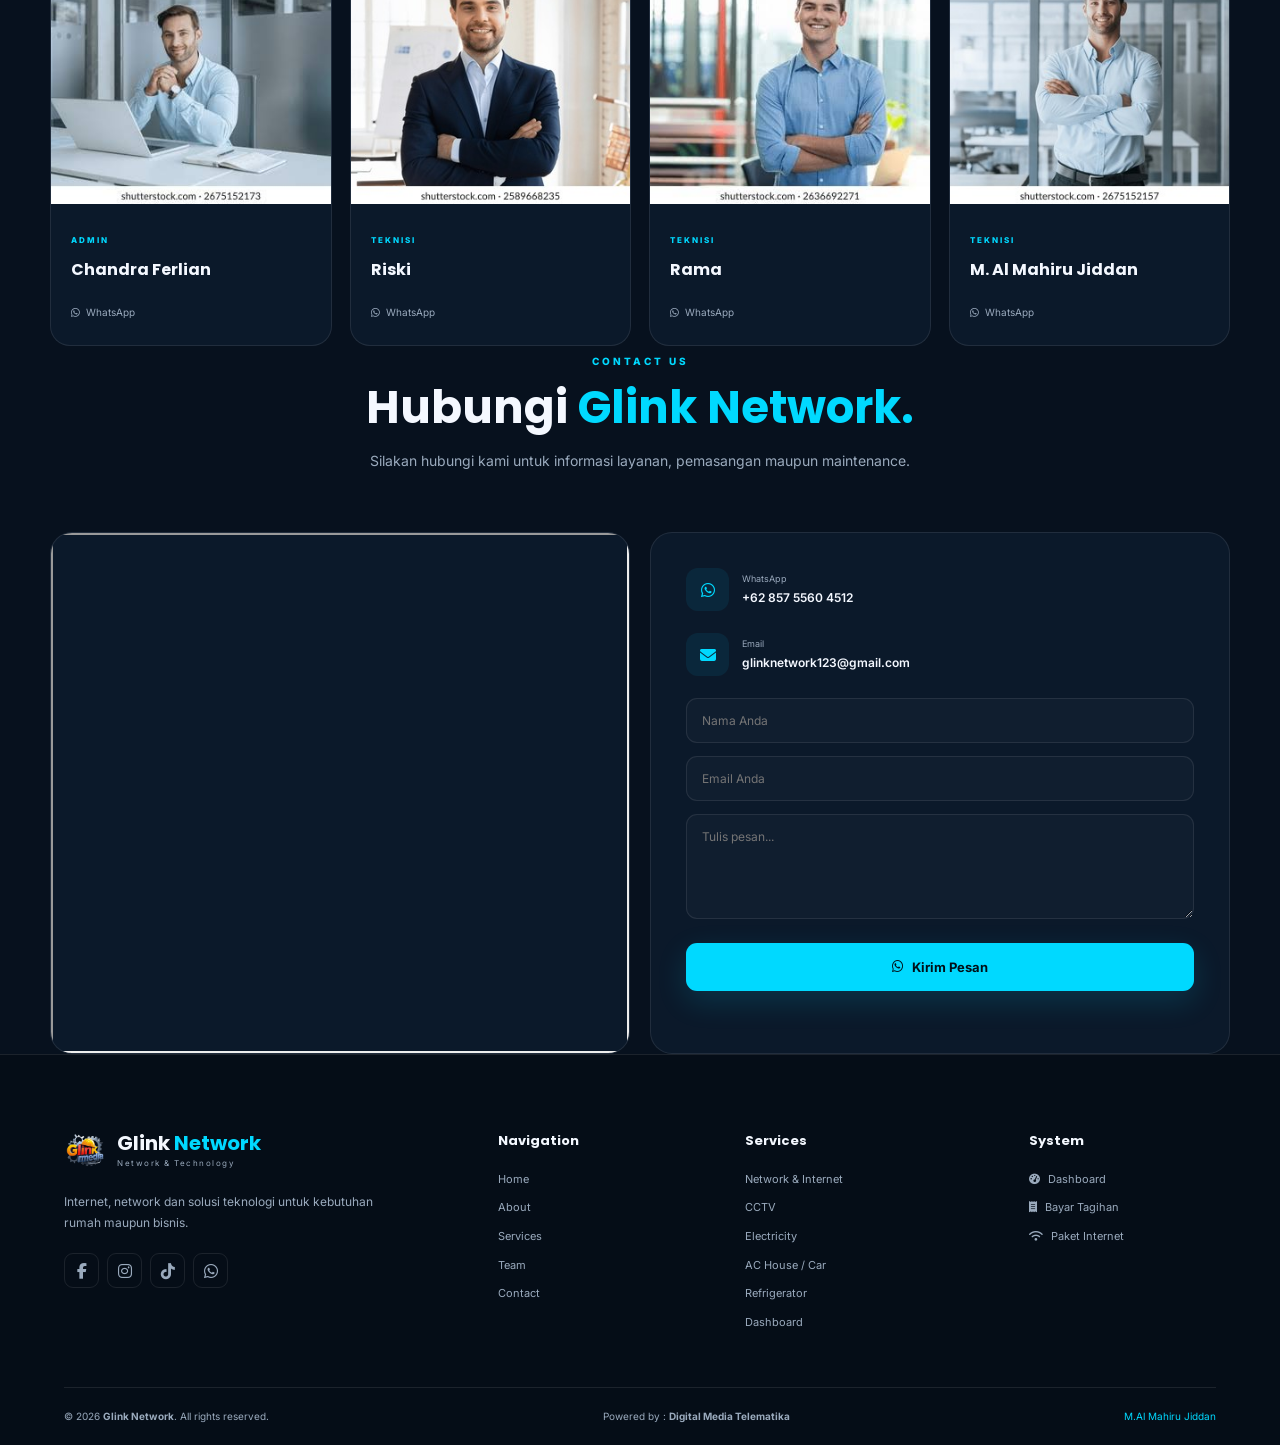
==== commit ea43121a: "update index.html" ====
--- a/index.html
+++ b/index.html
@@ -377,7 +377,7 @@
                     <div class="team-photo profile-2"></div>
                     <div class="team-info">
                         <span>TEKNISI</span>
-                        <h3>Bagong</h3>
+                        <h3>Riski</h3>
                         <a
                             href="https://wa.me/6281212857748"
                             target="_blank"
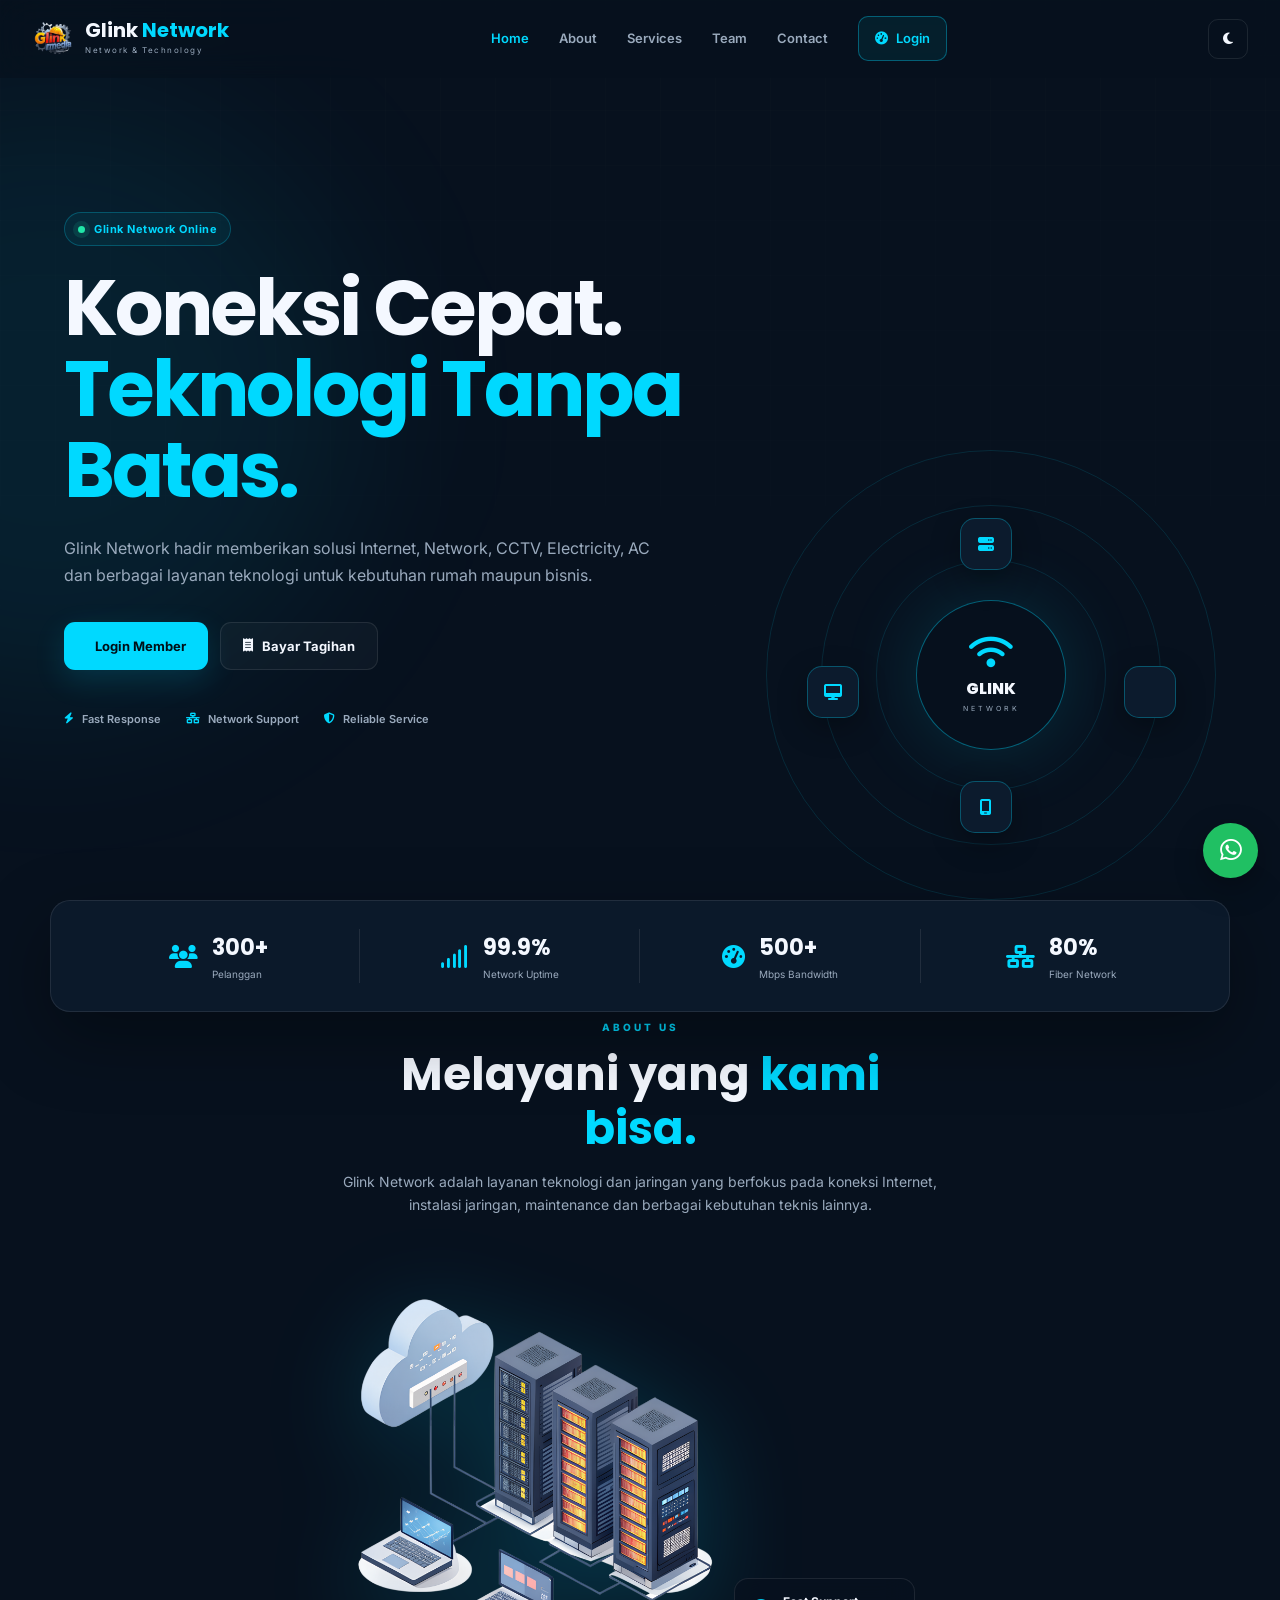
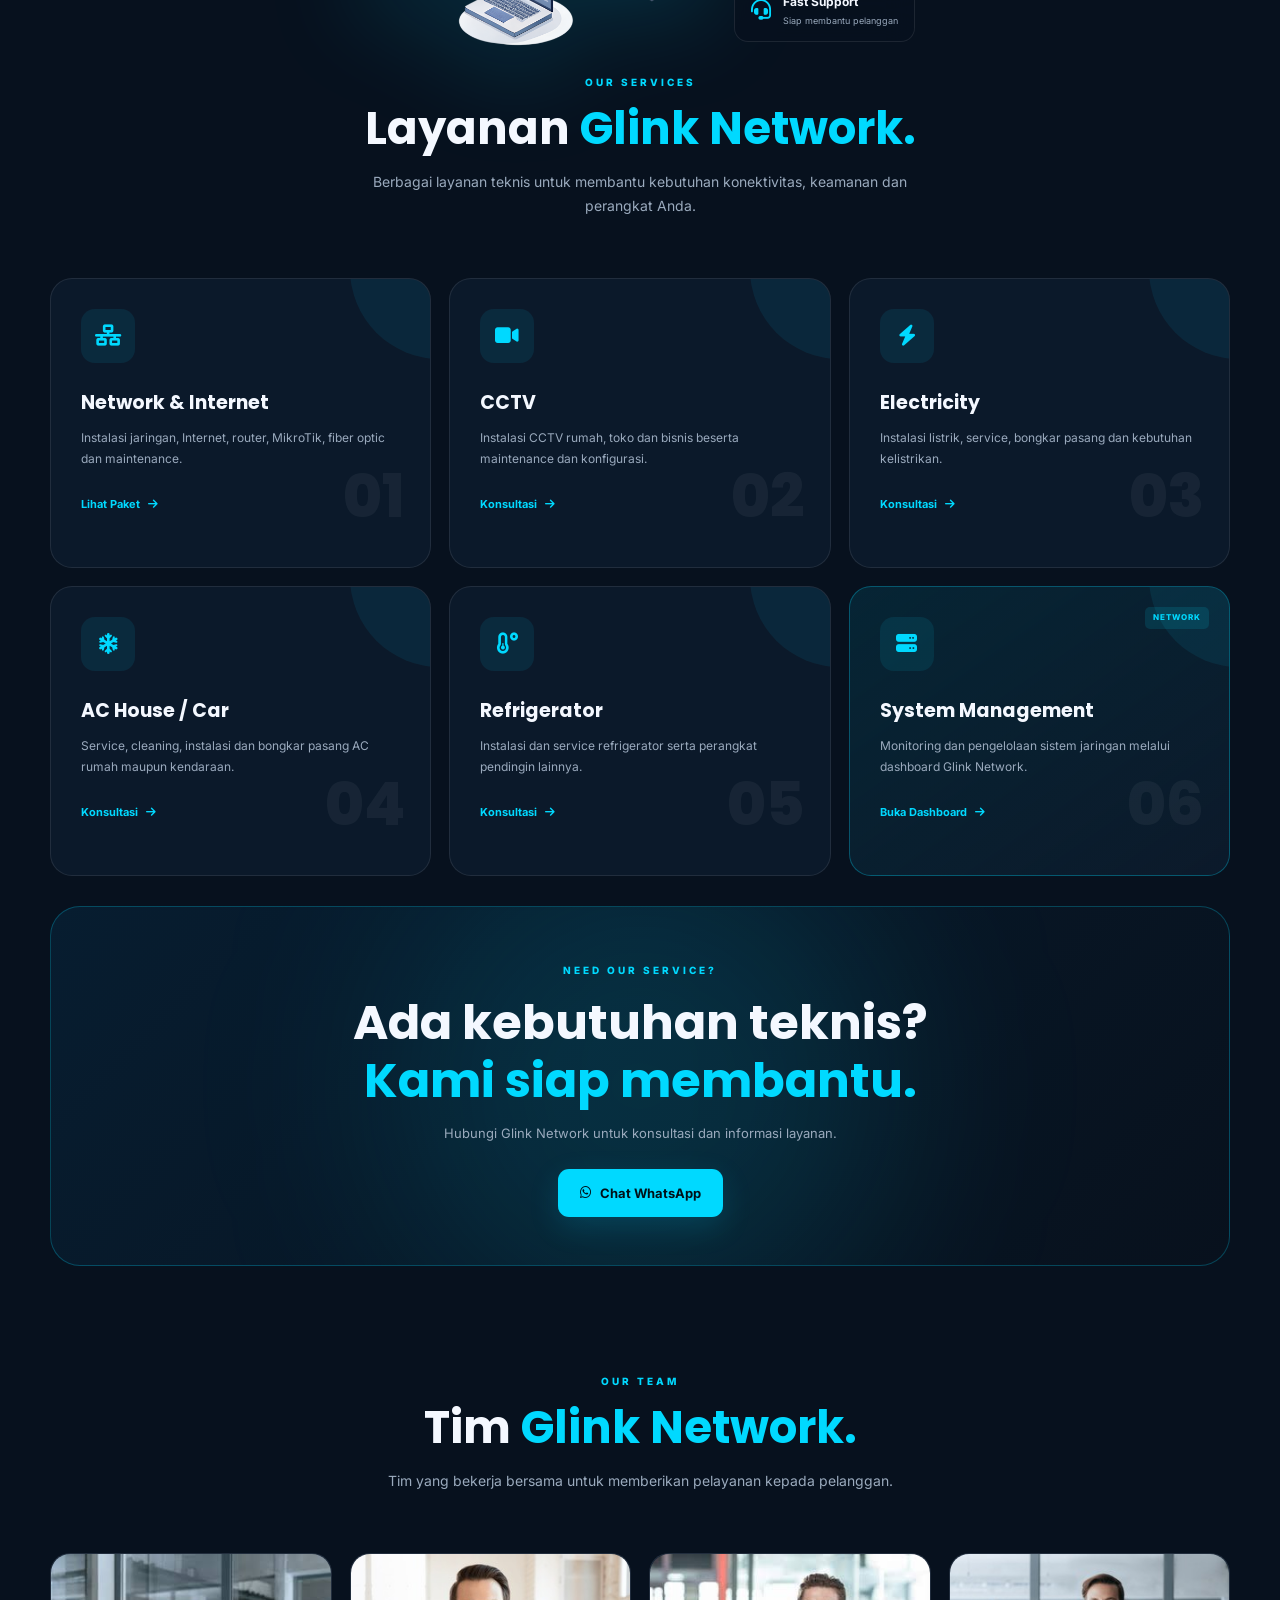
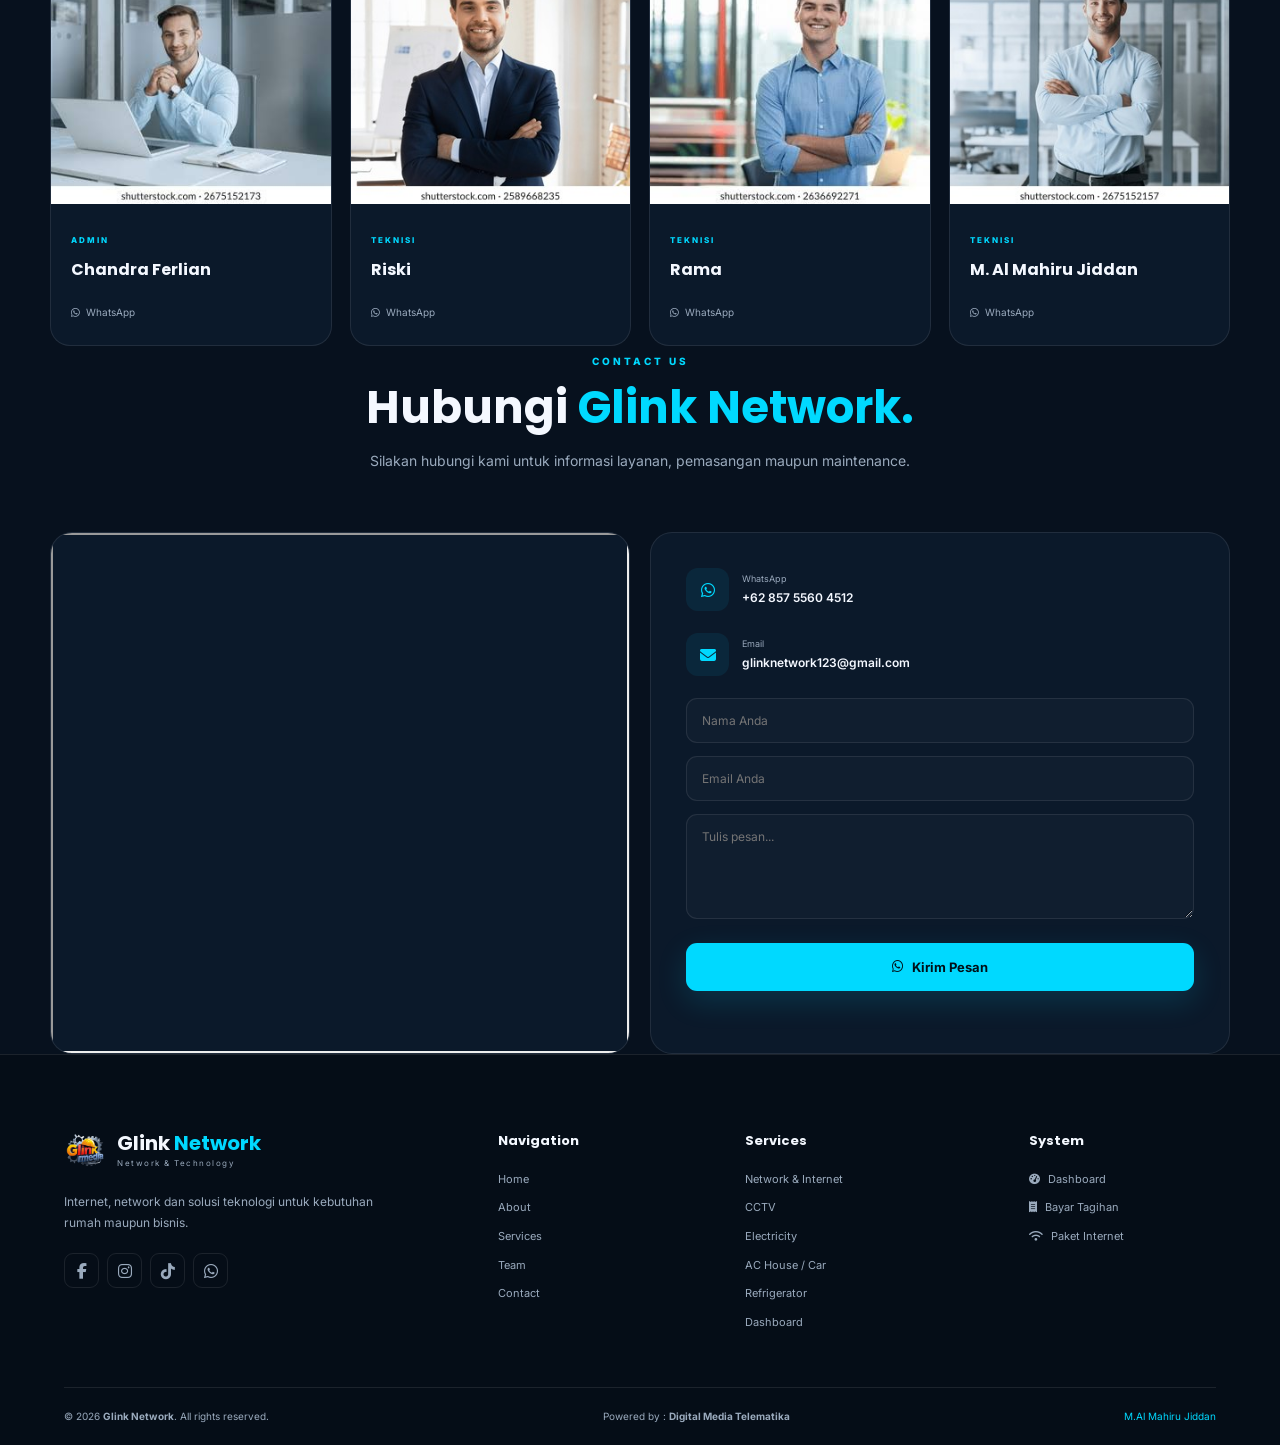
==== commit 4625d0c5: "update index.html" ====
--- a/index.html
+++ b/index.html
@@ -85,7 +85,7 @@
                     <span>Teknologi Tanpa Batas.</span>
                 </h1>
                 <p data-aos="fade-up" data-aos-delay="200">
-                    Glink Media hadir memberikan solusi Internet, Network, CCTV,
+                    Glink Network hadir memberikan solusi Internet, Network, CCTV,
                     Electricity, AC dan berbagai layanan teknologi untuk
                     kebutuhan rumah maupun bisnis.
                 </p>
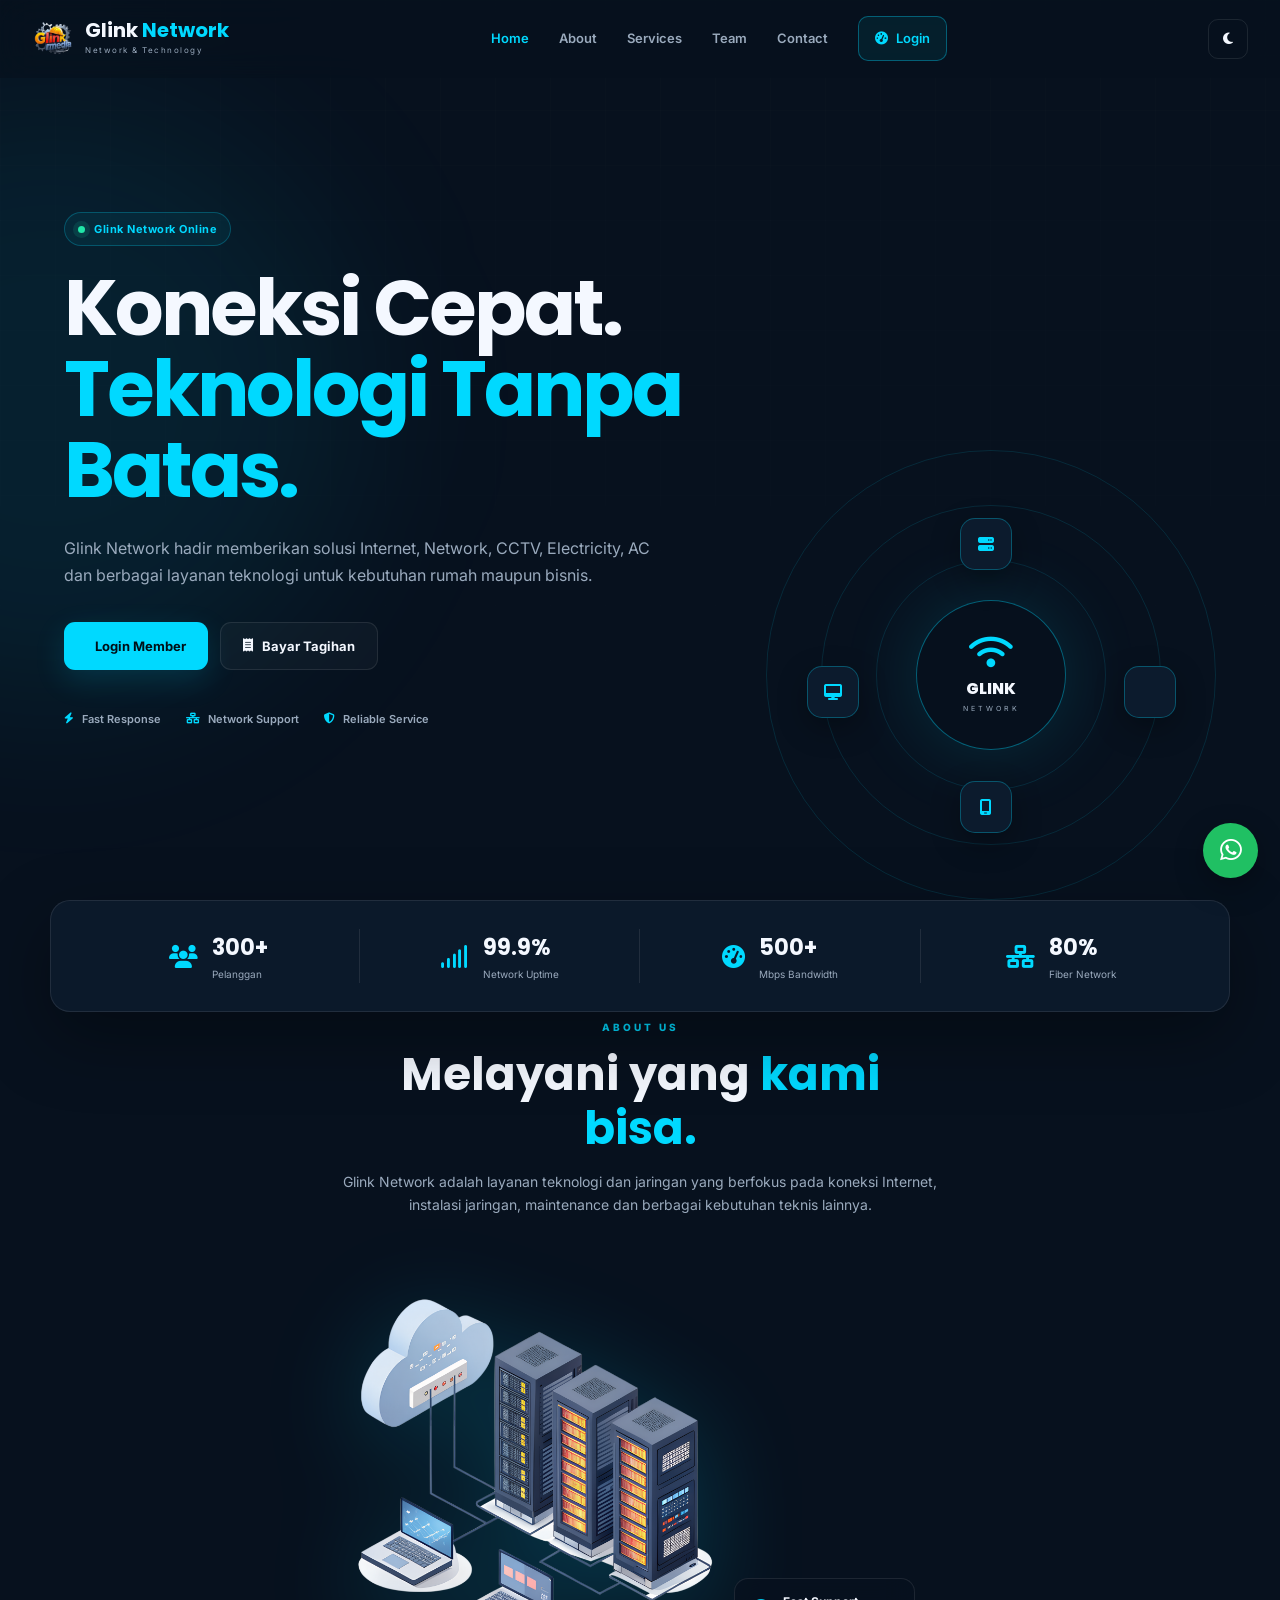
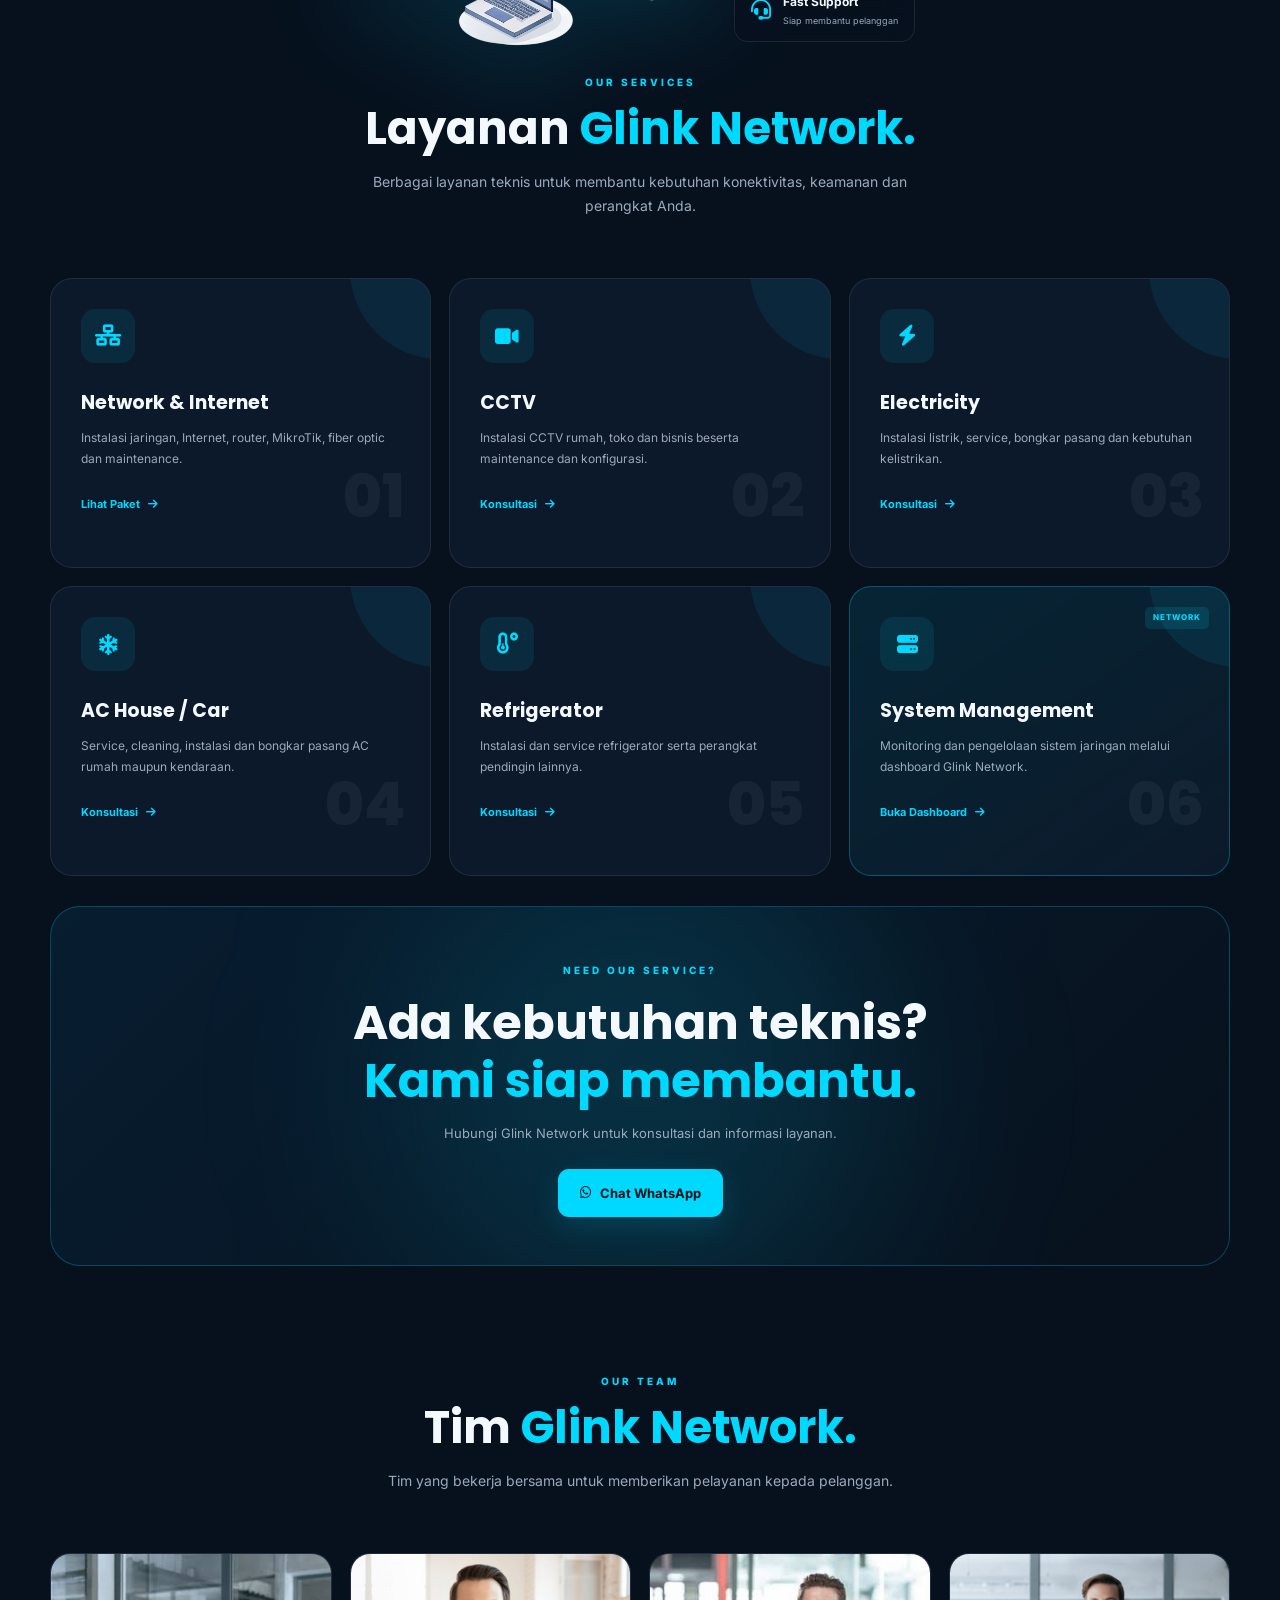
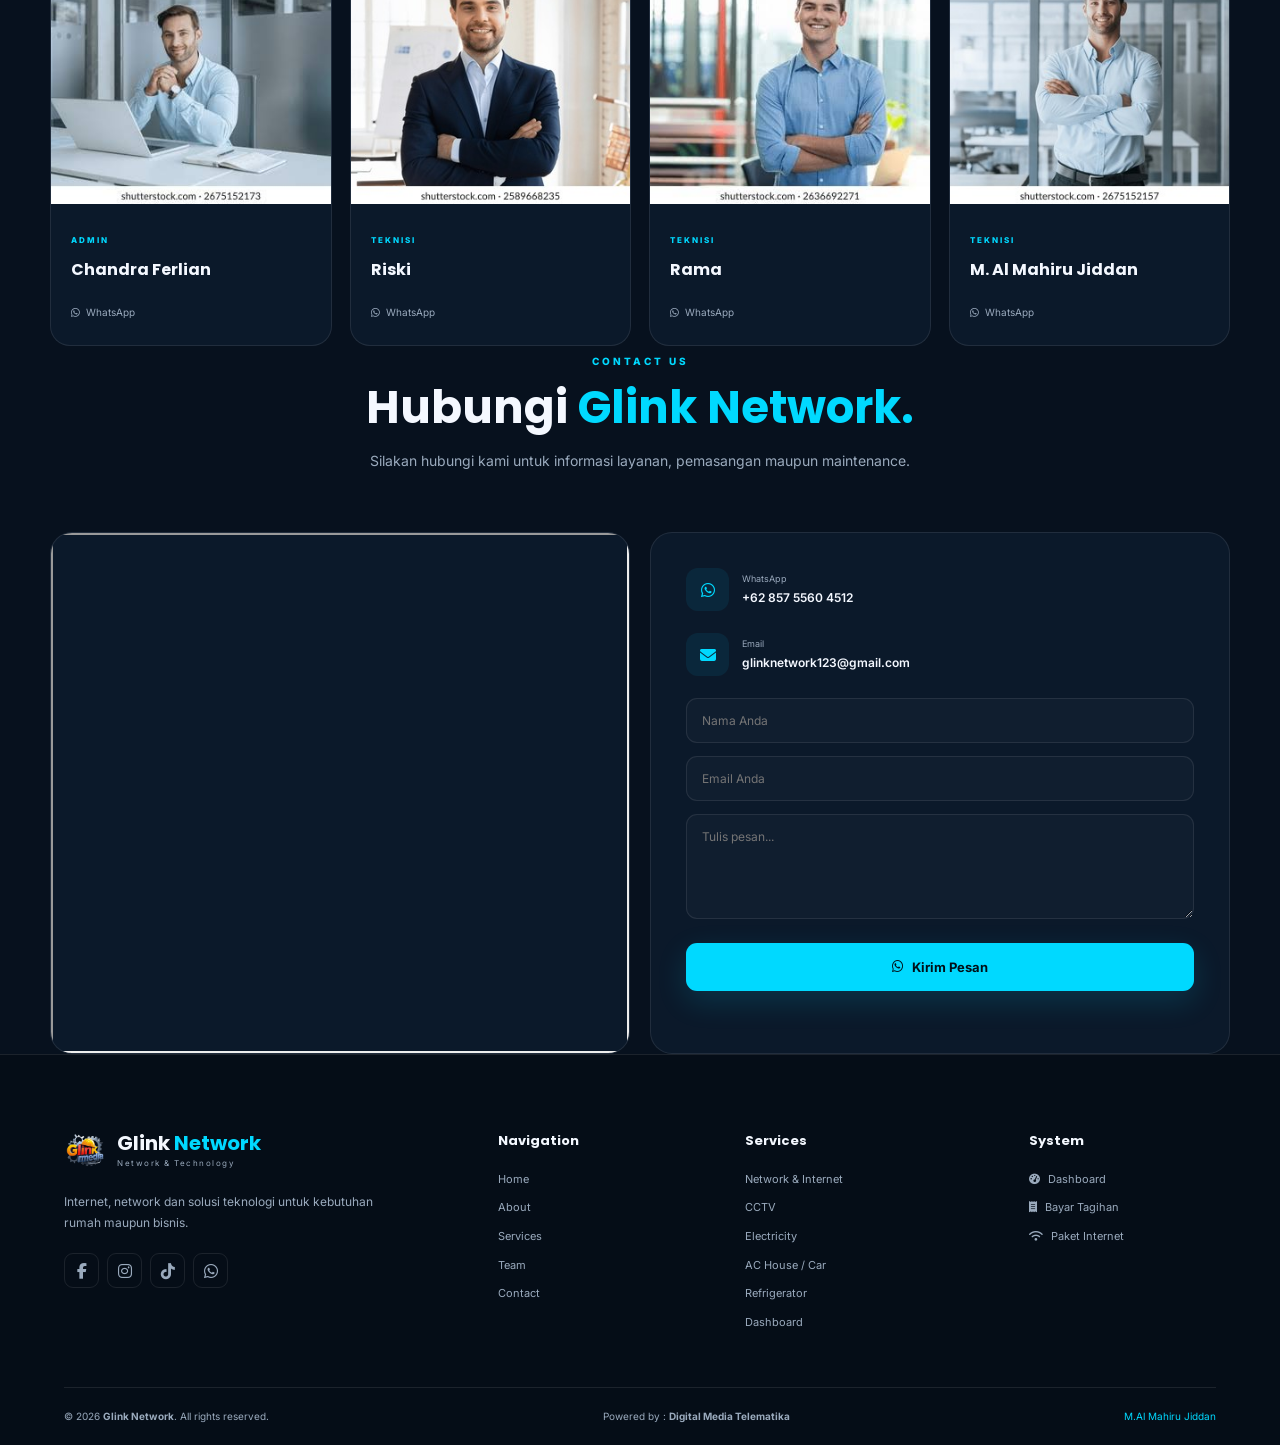
==== commit 5a5e8eee: "update index.html" ====
--- a/index.html
+++ b/index.html
@@ -85,8 +85,8 @@
                     <span>Teknologi Tanpa Batas.</span>
                 </h1>
                 <p data-aos="fade-up" data-aos-delay="200">
-                    Glink Network hadir memberikan solusi Internet, Network, CCTV,
-                    Electricity, AC dan berbagai layanan teknologi untuk
+                    Glink Network hadir memberikan solusi Internet, Network,
+                    CCTV, Electricity, AC dan berbagai layanan teknologi untuk
                     kebutuhan rumah maupun bisnis.
                 </p>
                 <div
